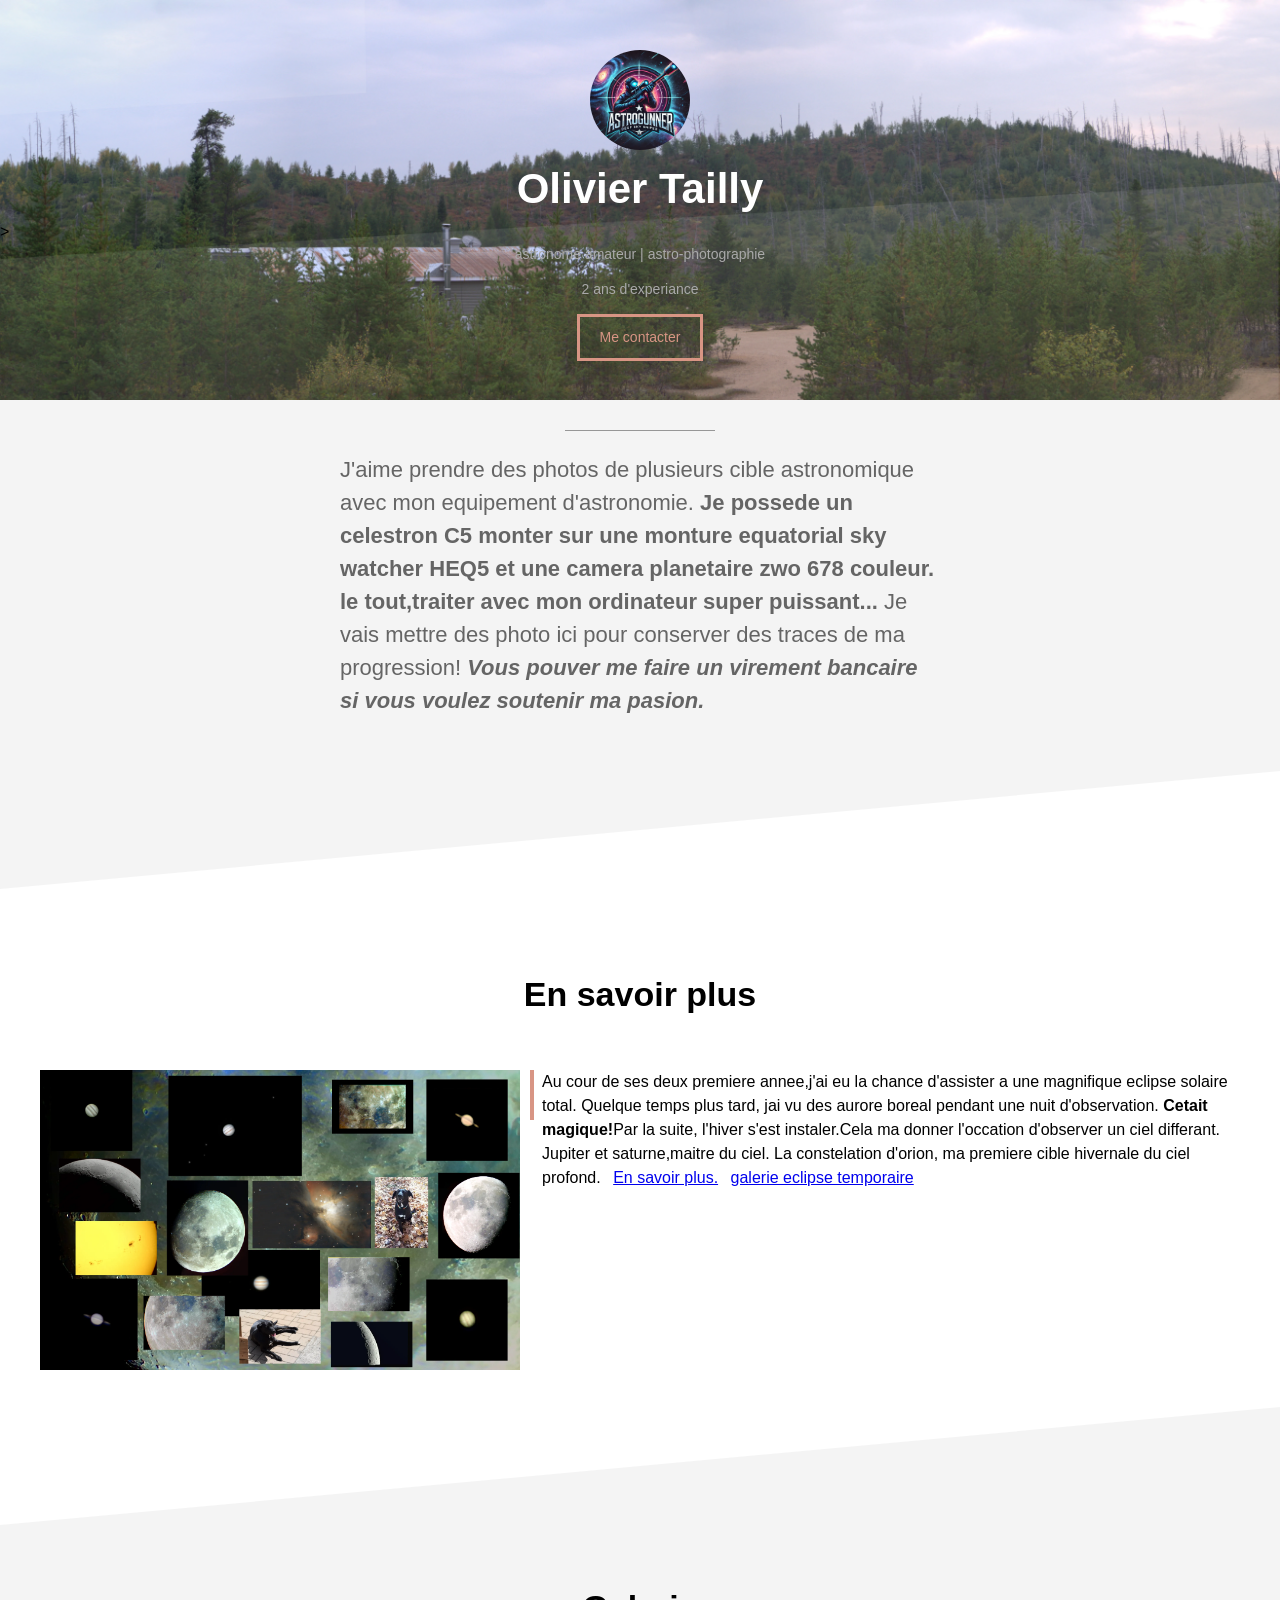
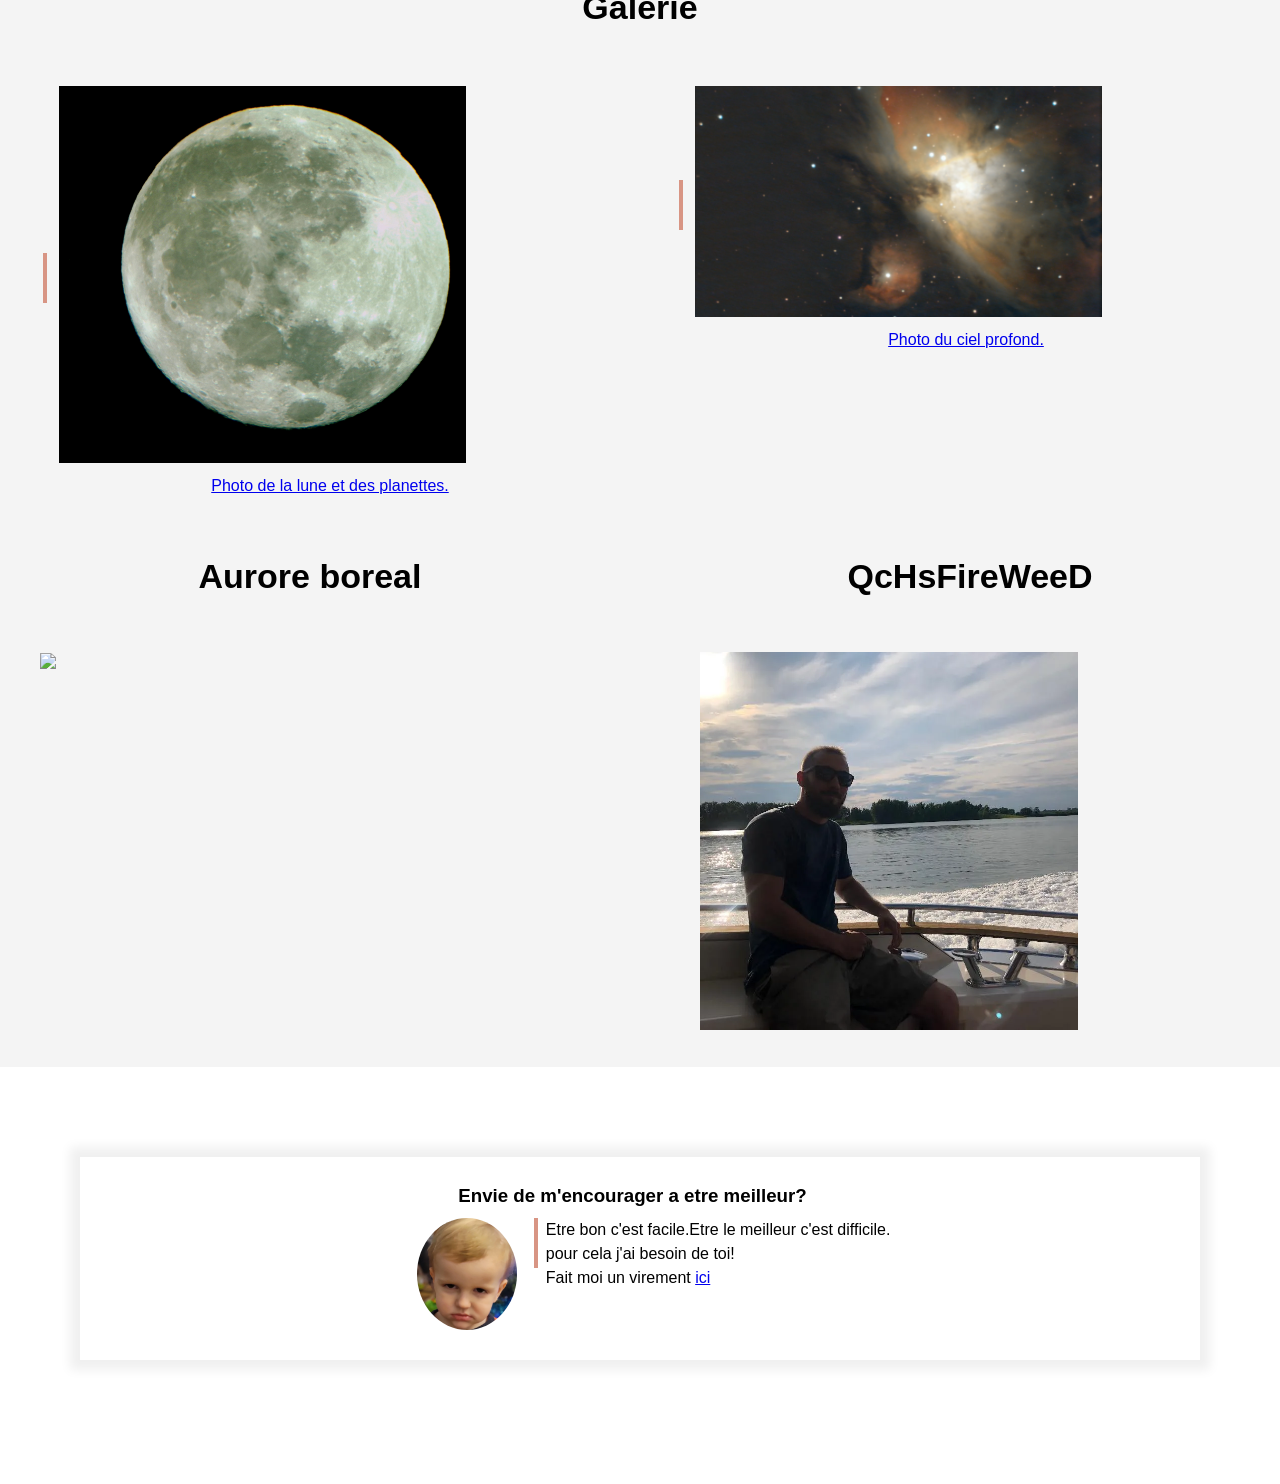
==== index.html @ 2606908f "txt" ====
<!DOCTYPE html>
<html lang="fr"></html>
<html>
    <head>
        <title> astrono...livier </title>
        <meta charset="UTF-8">
        <meta name="viewport" content="width=device-width, initial-scale=1.0">
        <link rel="stylesheet" href="pro.css">
    </head>


    
    <body>
        <div class="cover">
                <a href="PHOTO-SITE-ASTRO/logo_astrogunner.webp" target="_blank"><img class="cover-profile" src="PHOTO-SITE-ASTRO/logo_astrogunner.webp"></a>
                <h1>Olivier Tailly</h1>>
                <p>astronome amateur | astro-photographie</p>
                <p>2 ans d'experiance</p>
                
                <div style="text-align: center;">
                    <a class="contact-button" href="mailto:oliviertailly@hotmail.com"> Me contacter</a>
                </div>
                
        </div>

        <!-- section grise 1 -->
        <div class="section section-grise1">
            <div class="separateur"></div>
            <p>J'aime prendre des photos de plusieurs cible astronomique avec mon equipement d'astronomie. <b>Je possede un celestron C5 monter sur une monture equatorial sky watcher HEQ5 et une camera planetaire zwo 678 couleur. le tout,traiter avec mon ordinateur super puissant...</b> Je vais mettre des photo ici pour conserver des traces de ma progression! <b><i>Vous pouver me faire un virement bancaire si vous voulez soutenir ma pasion.</i></b></p>
        </div>


        <!-- section blanche-->
        <div class="section">
            <h2>En savoir plus</h2>
            <img src="PHOTO-SITE-ASTRO/fond ecran.webp" class="col40"/>
            <div class="col60 float-right" style="padding-left: 10px; box-sizing: border-box;">
                <div class="texte-ligne-vertical">
                    <p >Au cour de ses deux premiere annee,j'ai eu la chance d'assister a une magnifique eclipse solaire total. Quelque temps plus tard, jai vu des aurore boreal pendant une nuit d'observation. <b>Cetait magique!</b>Par la suite, l'hiver s'est instaler.Cela ma donner l'occation d'observer un ciel differant. Jupiter et saturne,maitre du ciel. La constelation d'orion, ma premiere cible hivernale du ciel profond.

                    <a style="padding-left: 8px;" href="PHOTO-SITE-ASTRO/en savoir plus.webp" target="_blank">En savoir plus.</a>

                    <a style="padding-left: 8px;" href="galerie-eclipse.html" target="_blank">galerie eclipse temporaire</a>
                </div>
            </div>
        </div>

        <!-- section grise 2 -->
        <div class="section section-grise2">
            <h2>Galerie</h2>
            <table class="col-portfolio" style="display: inline-table;">
                <tr>
                    <td><div class="barre-vertical"></div>
                    </td>

                    <td><a href="galerie-planetaire.html" target="_blank"><img style="width: 75%" src="PHOTO-SITE-ASTRO/profile planette.webp">
                    </a></td>
                </tr>

                <tr>
                    <td></td>
                    <td style="text-align: center;"><a href="galerie-planetaire.html" target="_blank"> Photo de la lune et des planettes. </a></td>
                </tr>
            </table>

            <table class="col-portfolio float-right" >
                <tr>
                    <td><div class="barre-vertical"></div></td>
                    <td><a href="galerie-ciel-profond.html" target="_blank"><img style="width: 75%" src="PHOTO-SITE-ASTRO/profile-ciel-profond.webp"></a></td>
                </tr>

                <tr>
                    <td></td>
                    <td style="text-align: center;"><a href="galerie-ciel-profond.html" target="_blank"> Photo du ciel profond. </a></td>
                </tr>
            </table>
            
            

            <div class="section" style=" width: 100%; padding: 0; position: relative;">

                <div class="gal-prin1 gal-prin">

                    <h2>Aurore boreal</h2>
                        
                    <a href="galerie-aurore-boreal.html" target="_blank"><img style="width: 100%;" src="PHOTO-SITE-ASTRO/profile-aurore.webp"></a>
                </div>

                <div class="gal-prin gal-prin2">

                    <h2>QcHsFireWeeD</h2>

                    <a href="galerie fireweed.html" target="_blank"> <img src="PHOTO-SITE-ASTRO/profile gab.webp"></a>

                </div>

            </div>

            
        </div>


         <!-- section blanche-->
         <div class="section">
            <iframe src="contect-frame.html" scrolling="no"/>
        </div>


    </body> 



    
</html>
---- pro.css ----
:root{
    --color1: #d89584;
    --color2: #f4f4f4;
    --color3: #979797;
}

body{
    margin: 0;
    font-family: Arial, Helvetica, sans-serif;
    line-height: 1.5;
}

iframe{
    width: 100%;
    border: none;
    height: 350px;
}

div.cover{
    background: url(PHOTO-SITE-ASTRO/overlay.webp) no-repeat center/100% 100% ,url(PHOTO-SITE-ASTRO/cover.webp) no-repeat center/cover;
    height: 400px;
    position: relative;
}

img.cover-profile{
    height: 100px;
    position: relative;
    left: 50%;
    margin-left: -50px;
    margin-top: 50px;
    box-sizing: border-box;
    border-radius: 50%;
}

h1{
    color: white;
    text-align: center;
    font-size: 42px;
    margin-top: 0px;
    margin-bottom: 0;
}

div.cover p{
    color: darkgrey;
    text-align: center;
    margin-top: 0px;
    font-size: 14px;
    
}

div.cover-contact{
    background-color: #ff000080;
    position: absolute;
    top: 15px;
    left: 20px;
    border-left: 4px solid var(--color1);
    padding-left: 8px;
}

div.cover-contact p{
    text-align: left;
    margin-top: 0px;
    margin-bottom: 0px;

}

div.cover-contact p:first-child{
    margin-bottom: 14px;
}

div.cover-contact a{
    color: white;
    font-size: 14px;
    ;
}

div.me-contacter{
    position: absolute;
    left: 50%;
    border: 5px solid var(--color1);
    padding: 10px;
    background-color: #00000080;
    font-size: 16px;
}

a.contact-button{
    color: var(--color1);
    border: 3px solid var(--color1);
    padding: 10px 20px;
    text-decoration: none;
    display: inline-block;
    font-size: 14px;
}

a.contact-button:hover{
    color: white;
    border: 3px solid white;
}

.section{
    padding-left: 40px;
    padding-right: 40px;
    padding-top: 30px;
    padding-bottom: 30px;
    overflow: auto;
}

div.section-grise1{
    background: url(PHOTO-SITE-ASTRO/triangle2white.svg) no-repeat center bottom/100%;
    background-color: var(--color2);
    padding-bottom: 150px;
}

div.separateur{
    background-color: var(--color3);
    height: 1px;
    width: 150px;
    position: relative;
    left: 50%;
    margin-left: -75px;
}

div.section-grise1 p{
    font-family: Arial, Helvetica, sans-serif;
    font-size: 22px;
    color: #656565;
    max-width: 600px;
    margin-left: auto;
    margin-right: auto;
}






div.section-grise2{
    background: url(PHOTO-SITE-ASTRO/triangle1white.svg) no-repeat center top/100%;
    background-color: var(--color2);
    padding-top: 125px;
}

h2{
    text-align: center;
    font-size: 34px;
    margin: 0;
    padding: 50px;

}

.col40{
    width: 40%;
}
.col50{
    width: 50%;
}

.col60{
    width: 60%;
}
.float-right{
    float: right;
}


div.texte-ligne-vertical{
    margin-top: 0;
    border-left: 4px solid var(--color1);
    padding-left: 8px;
    height: 50px;
    display: inline-block;
}

div.texte-ligne-vertical p{
    margin-top: 0;
}

div.barre-vertical{
    width: 4px;
    height: 50px;
    background-color: var(--color1);
    margin-right: 8px;
}

table.col-portfolio{
    width: 47%;
}

div.frame{
    margin-top: 30px;
    margin-bottom: 30px;
    padding: 20px 30px;
    box-shadow: 0px 0px 10px 10px #00000010;
    
}

div.frame img{
    width: 100px;
    box-sizing:
    border-box; border-radius: 50%;
}

div.frame h3{
    font: size 30px;
    text-align: center ;
    margin: 5px 20px 5px 5px;
}

table.frame{
width: 100%;
text-align: center;
}

table.frame td{
    vertical-align: top;
}



/* portfolio */

.portfolio-header{
    height: 90px;
    background: url(PHOTO-SITE-ASTRO/cover-2.webp) no-repeat center/cover;
    position: relative;
    
}

.portfolio-header p{
    color:#f4f4f4;
    font-size: 26px;
    font-weight: bold;
    padding-top: 4px;
    padding-left: 8px;
}


.portfolio h1{
    color: black;
    font-size: 46px;
    line-height: 1;
    padding-top: 10px;
}

.portfolio h2{
    font-size: 26px;
    font-weight: normal;
    padding-top: 10px;
    margin-bottom: 0px;
}

div.galerie{
    width: 100%;
    display: inline-block;
    text-align: center;
    background-color: rgb(0, 0, 0);
}


div.galerie img{
    width: 25%;
    padding: 10px;
    margin: 15px 0px;
    vertical-align: top;
    transform: .1s;
    background-color: #d89584;
}

div.galerie video{
    width: 25%;
    padding: 10px;
    margin: 15px 0px;
    vertical-align: top;
    background-color: #d89584;
}


.galerie h1{
    color: black;
    background-color: white;
    margin: 0px;
    padding: 10px;
}

.galerie img:hover{
    -ms-transform: scale(1.5);
    -webkit-transform: scale(1.5);
    transform: scale(1.5);
}

.gal-prin1{
    display: inline-block;
    width: 45%;
}
.gal-prin2{
    width: 45%;
    float: right;
}

.gal-prin2 img{
    width: 70%;
}



@media only screen and (max-width: 767px) {

    img.cover-profile{
        height: 90px;
        margin-top: 75px;
    }
    
    h1{
        font-size: 38px;
        margin-top: 6px;
        margin-bottom: 0;
    }
    
    div.cover p{
        margin-top: 2px;
        font-size: 13px;
        
    }
    
    .section{
        padding-left: 20px;
        padding-right: 20px;
    }
    
    div.section-grise1{
        padding-bottom: 40px;
    }
  

    h2{
        font-size: 30px;
    }

    .col40{
        width: 100%;
    }
    
    .col60{
        width: 100%;
    }

    table.col-portfolio{
        width: 100%;
        margin-bottom: 20px;
    }

    .gal-prin{
        display: block;
        width: 100%;
    }

    div.frame{
        margin: 0;
        padding: 0;
    }

    div.frame img{
        width: 70px;
    }

    iframe{
        height: 350px;
    }

    .portfolio-header p{
        font-size: 20px;
        padding-left: 0px;
    }

    a.contact-button{
        padding: 7px 15px;
        font-size: 12px;
        margin-top: 5px;
    }

    div.galerie{
        width: 90%;
    }
    
    div.galerie img{
        width: 90%;
        display: inline;
        margin-left: 25px
    }

    .gal-prin2 img{
        width: 100%;
    }
    
    div.galerie video{
        width: 75%;
        padding: 10px;
        margin: 15px 0px;
        vertical-align: top;
    }



    
}
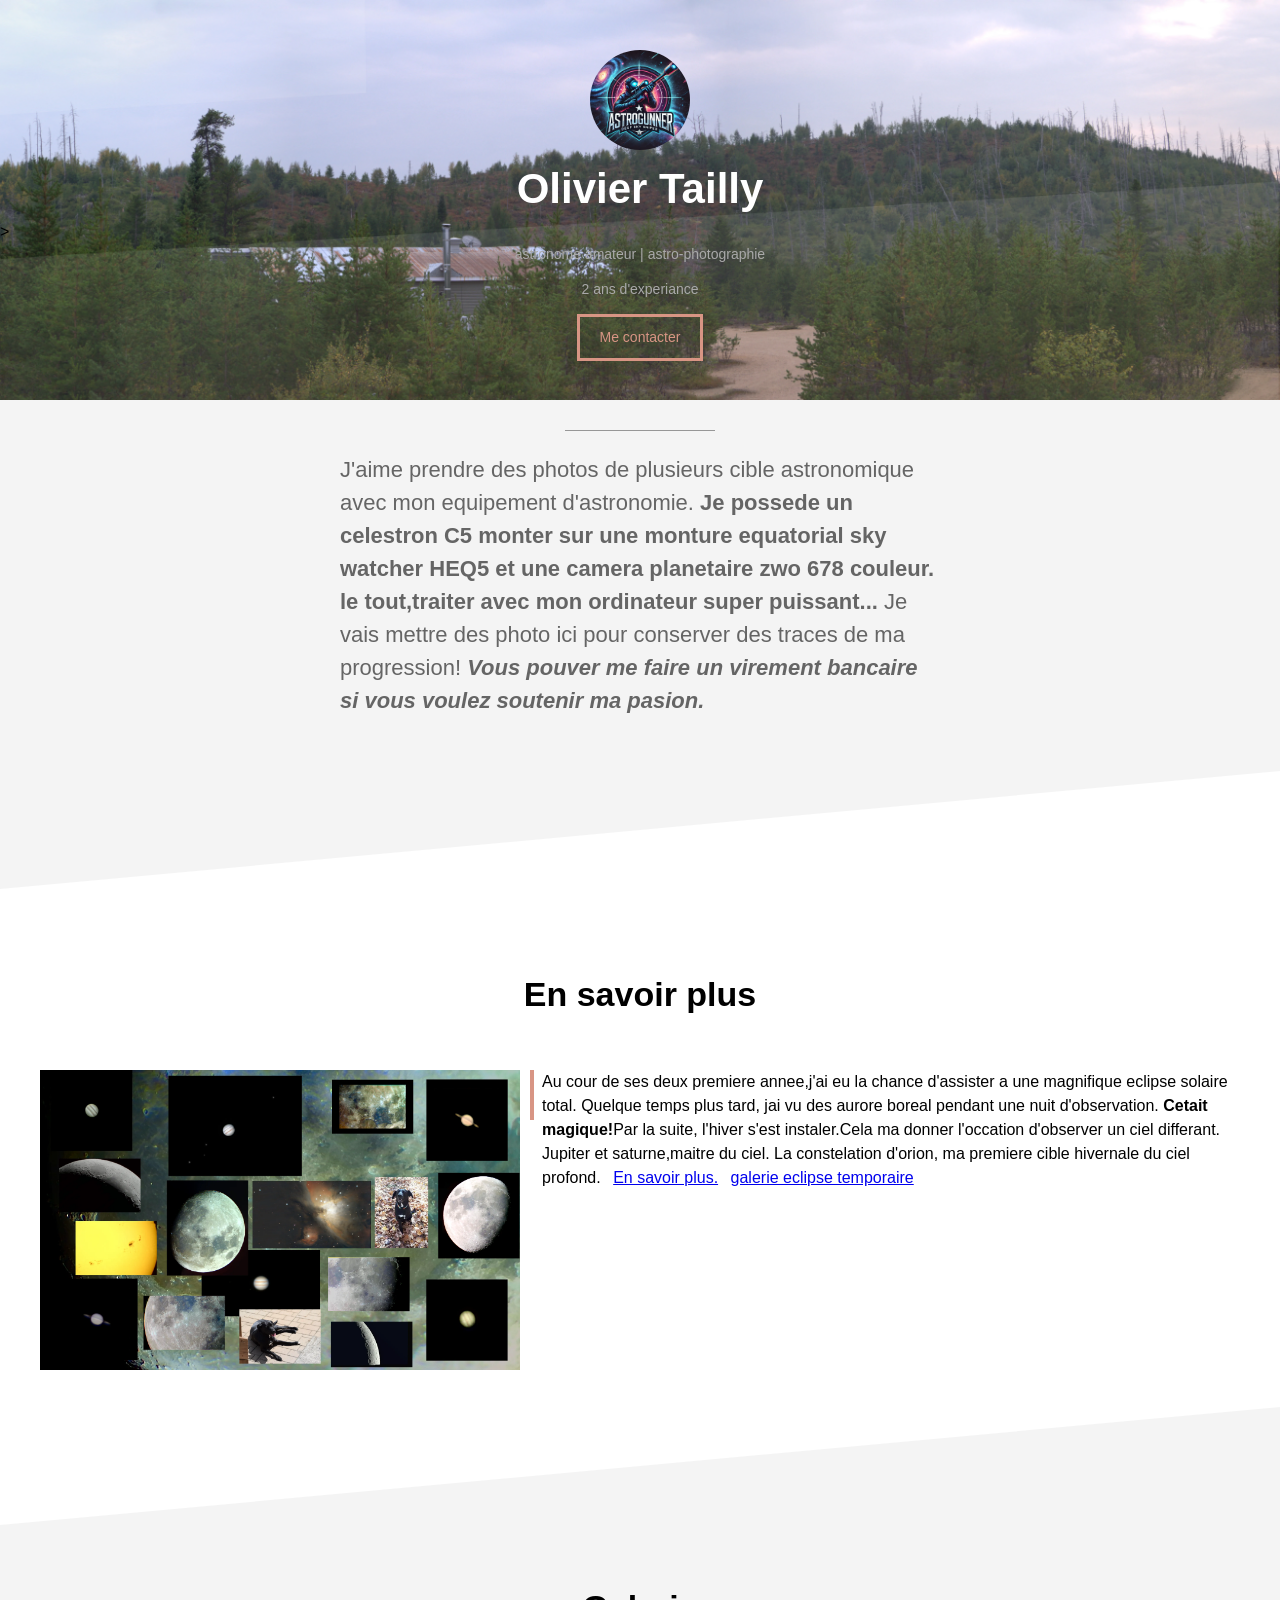
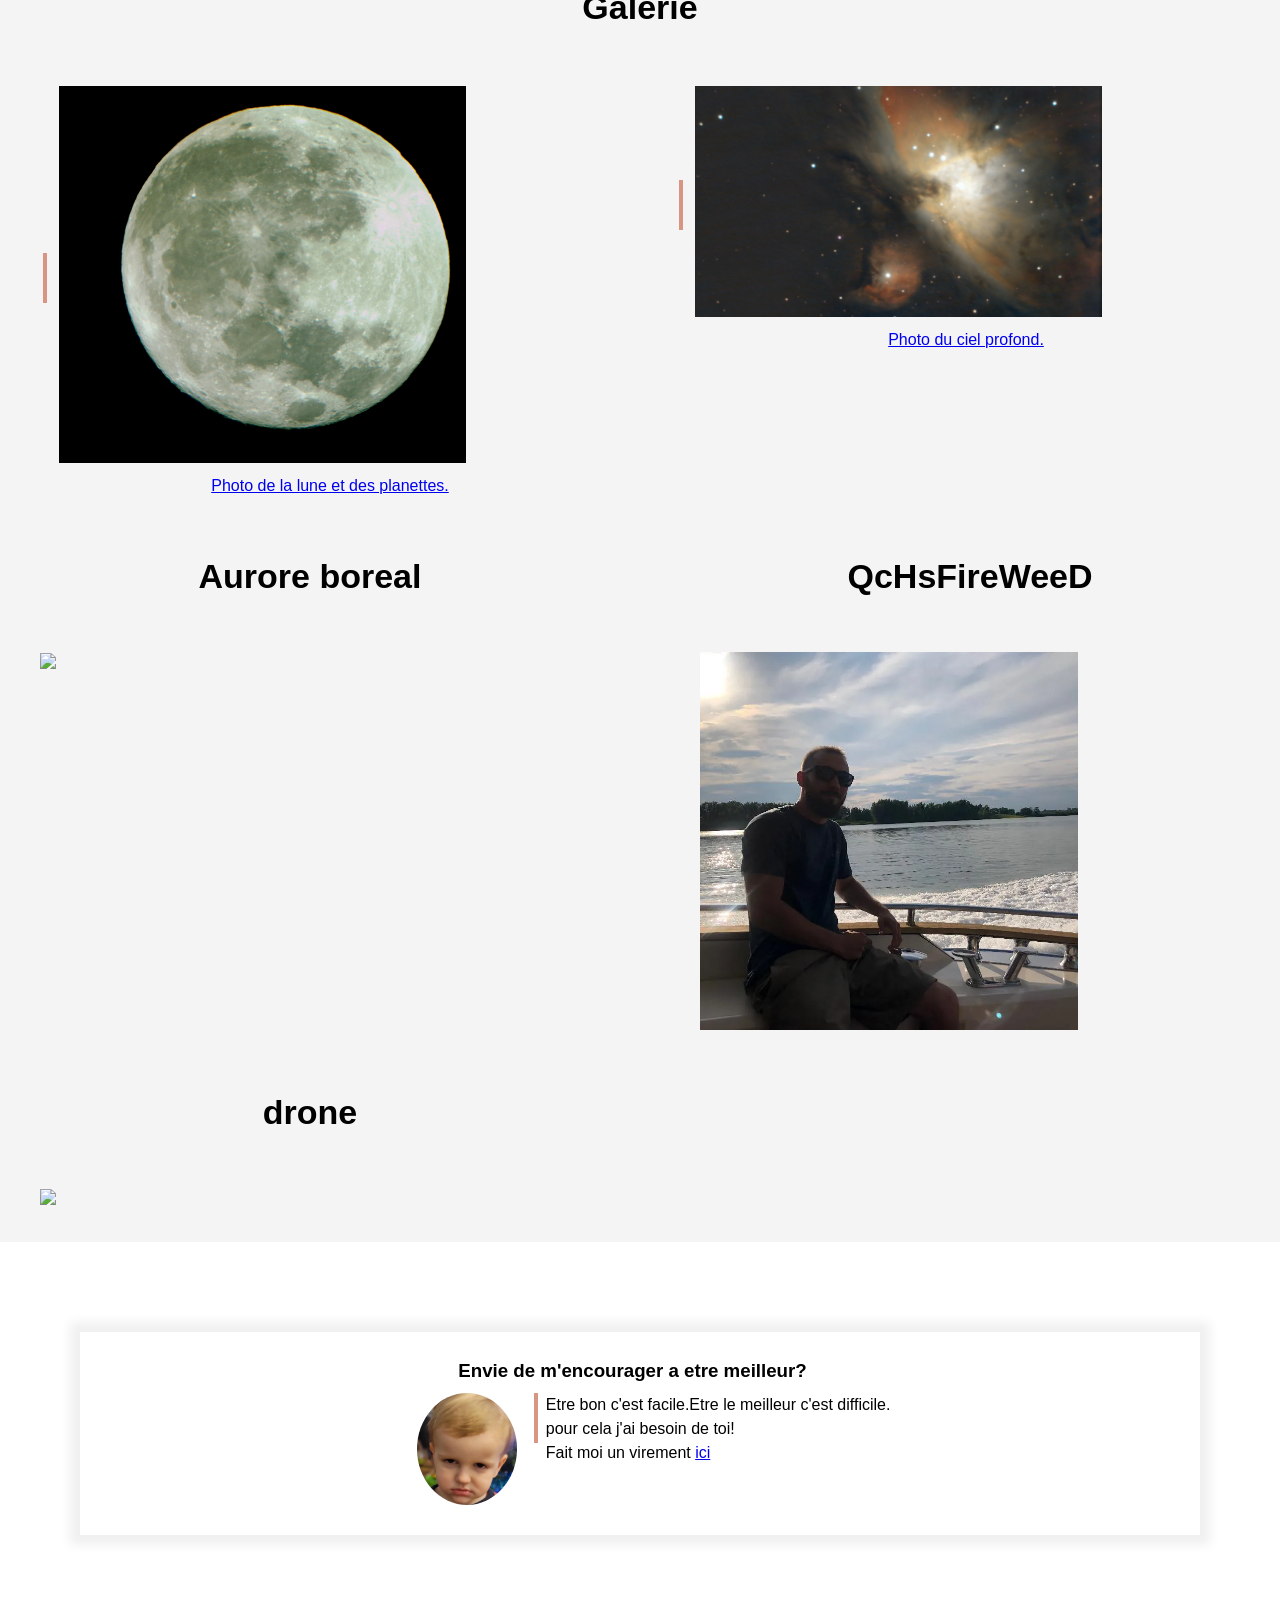
==== commit 572b1c5f: "ajout drone" ====
--- a/index.html
+++ b/index.html
@@ -96,6 +96,17 @@
 
             </div>
 
+            <div class="section" style=" width: 100%; padding: 0; position: relative;">
+
+                <div class="gal-prin1 gal-prin">
+
+                    <h2>drone</h2>
+                        
+                    <a href="galerie-drone.html" target="_blank"><img style="width: 100%;" src="PHOTO-SITE-ASTRO/profile-aurore.webp"></a>
+                </div>
+
+            </div>
+
             
         </div>
 
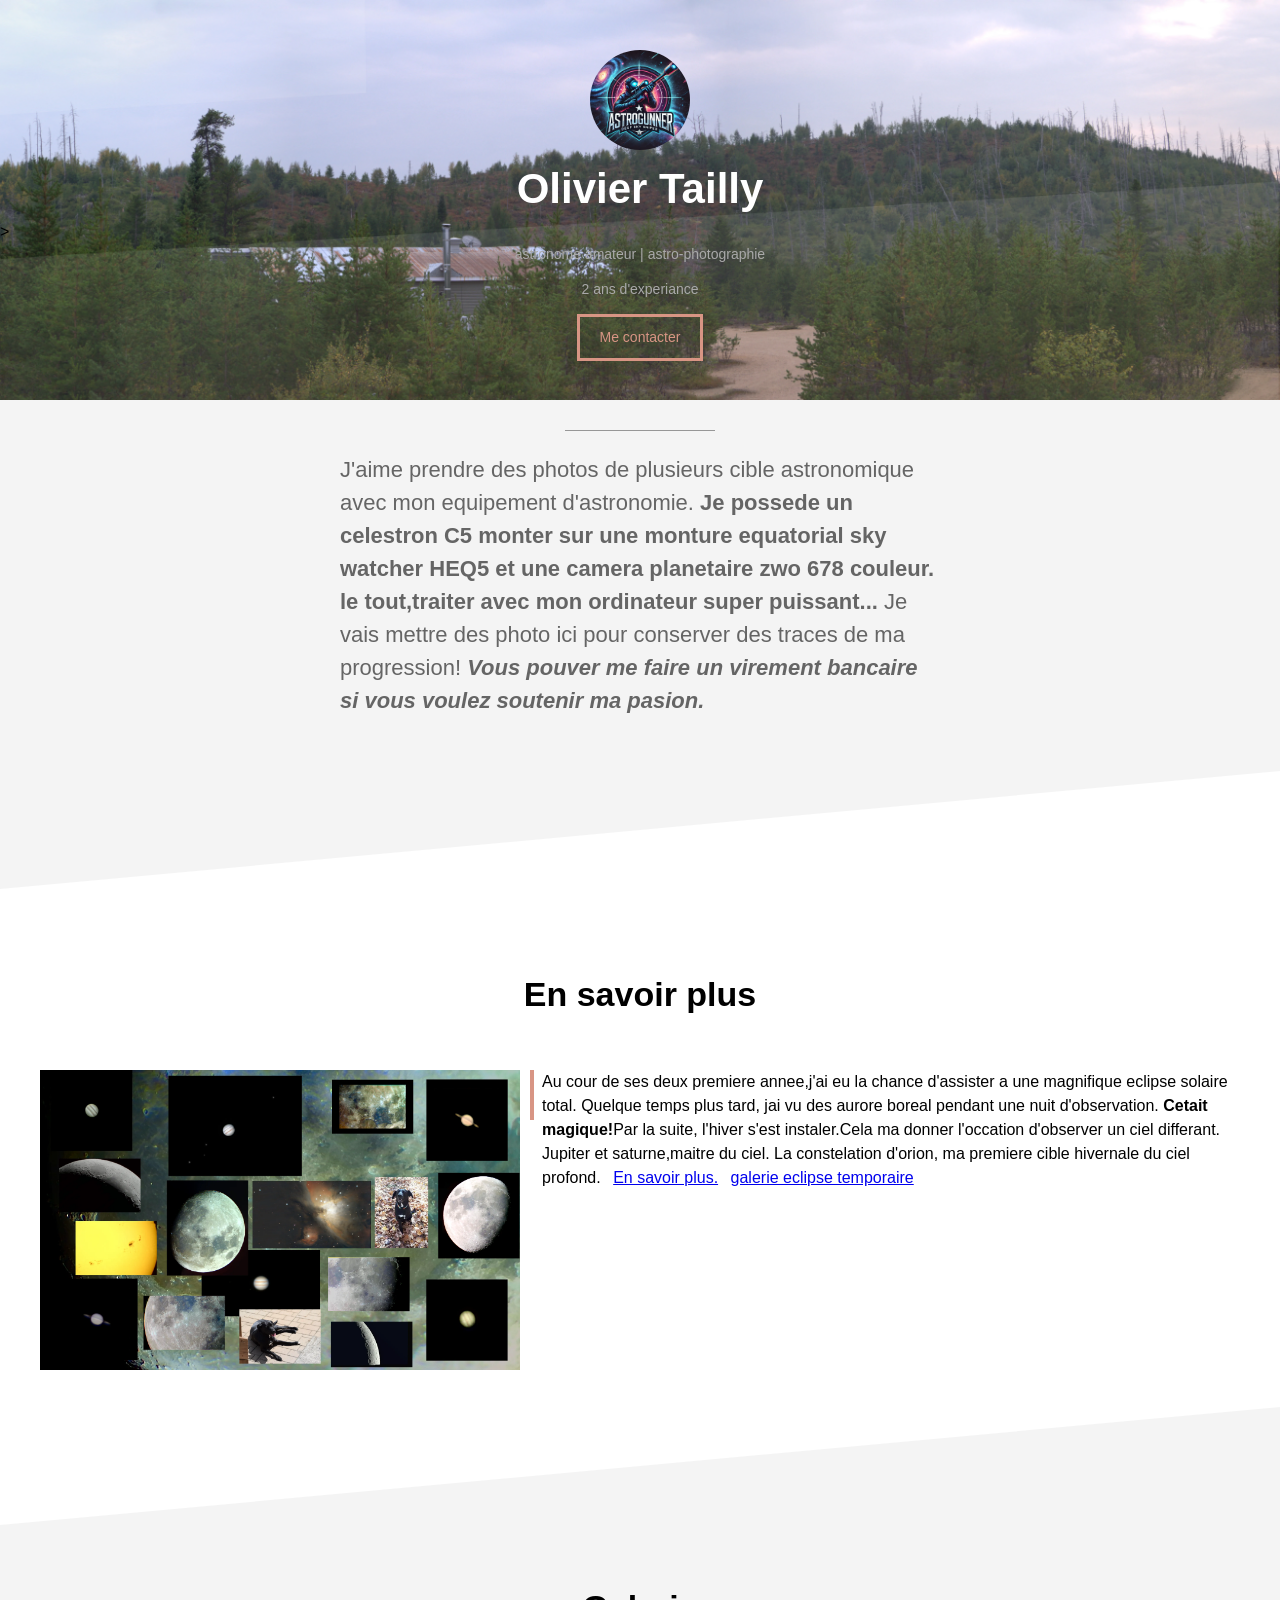
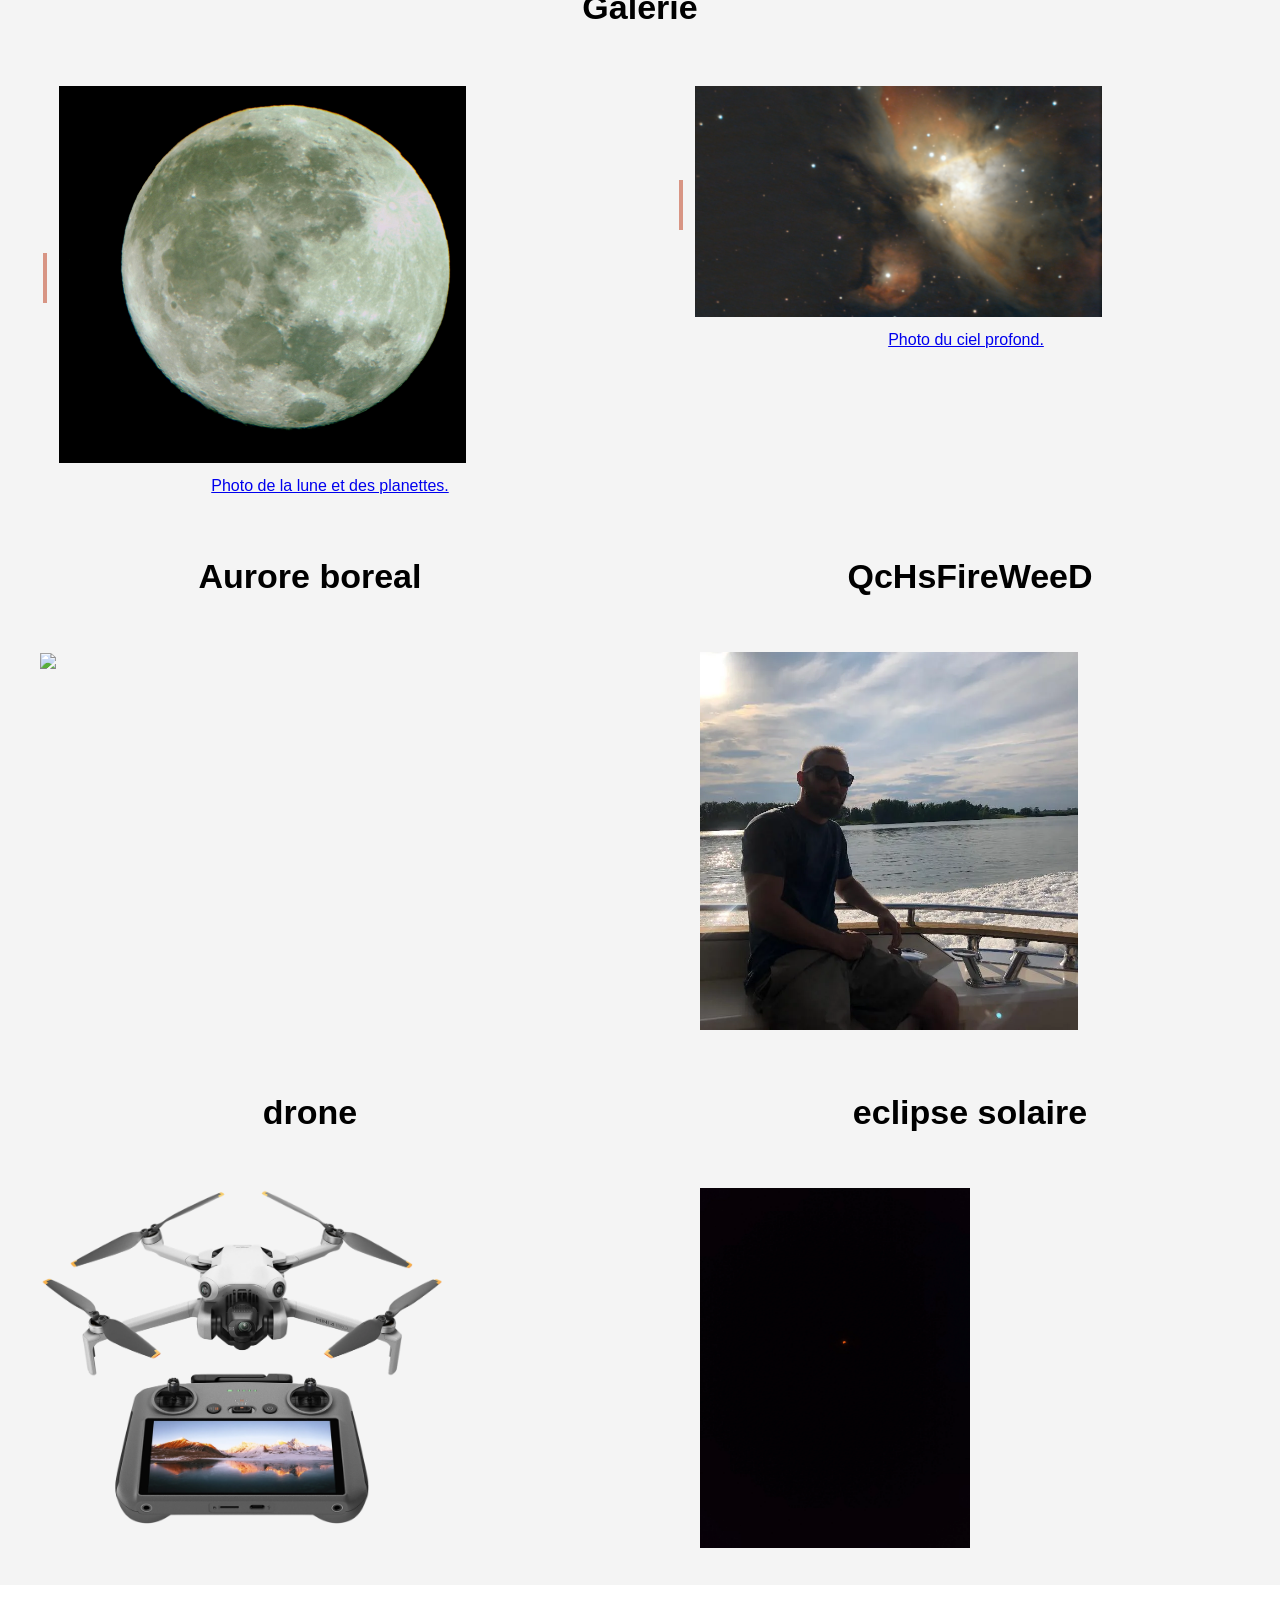
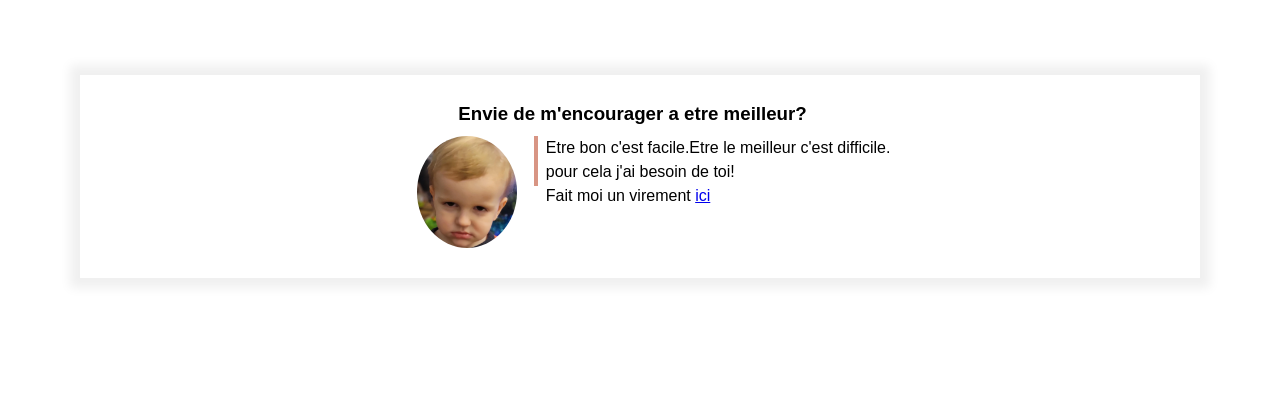
==== commit d0e36fe0: "m51 andromede drone" ====
--- a/index.html
+++ b/index.html
@@ -102,7 +102,15 @@
 
                     <h2>drone</h2>
                         
-                    <a href="galerie-drone.html" target="_blank"><img style="width: 100%;" src="PHOTO-SITE-ASTRO/profile-aurore.webp"></a>
+                    <a href="galerie-drone.html" target="_blank"><img style="width: 75%;" src="PHOTO-SITE-ASTRO/mini 4 pro.webp"></a>
+                </div>
+
+                <div class="gal-prin gal-prin2">
+
+                    <h2>eclipse solaire</h2>
+
+                    <a href="galerie-eclipse.html" target="_blank"> <img style="width: 50%;" src="PHOTO-SITE-ASTRO/eclipse solaire/Image05.webp"></a>
+
                 </div>
 
             </div>
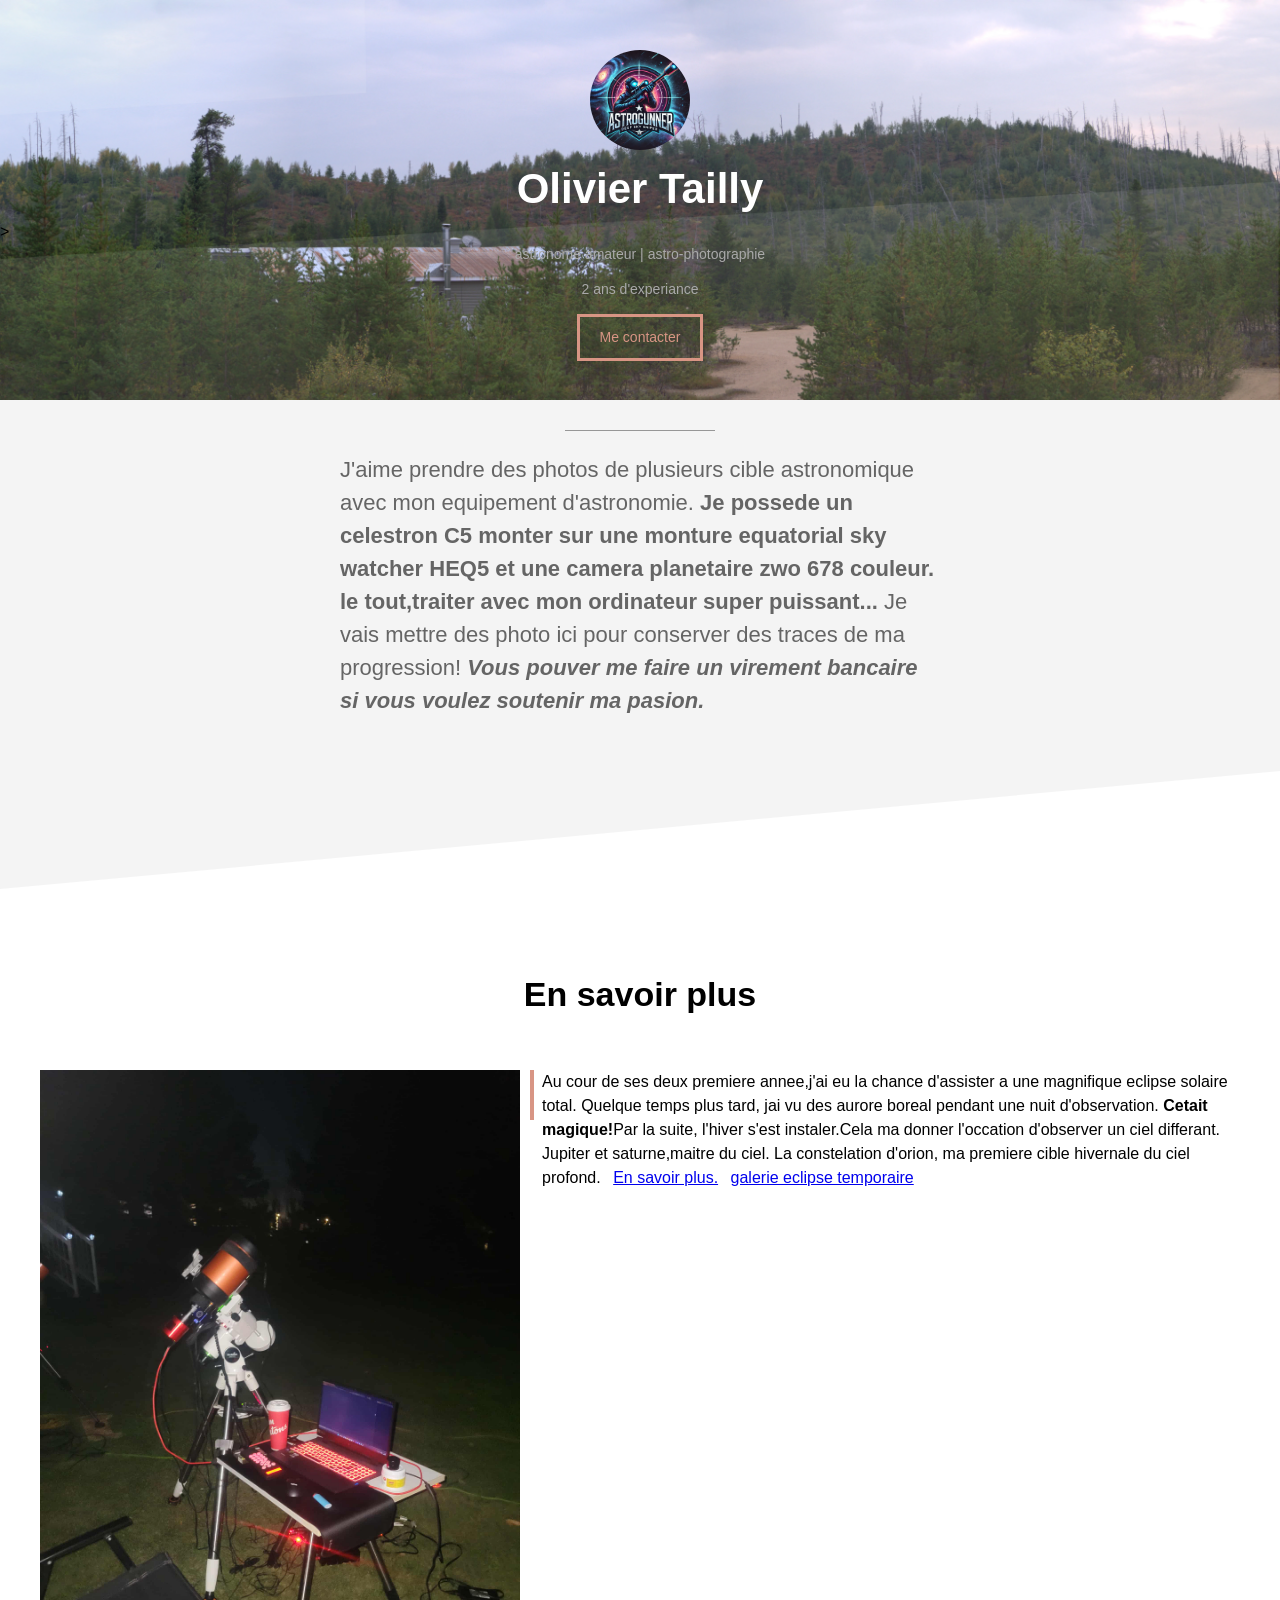
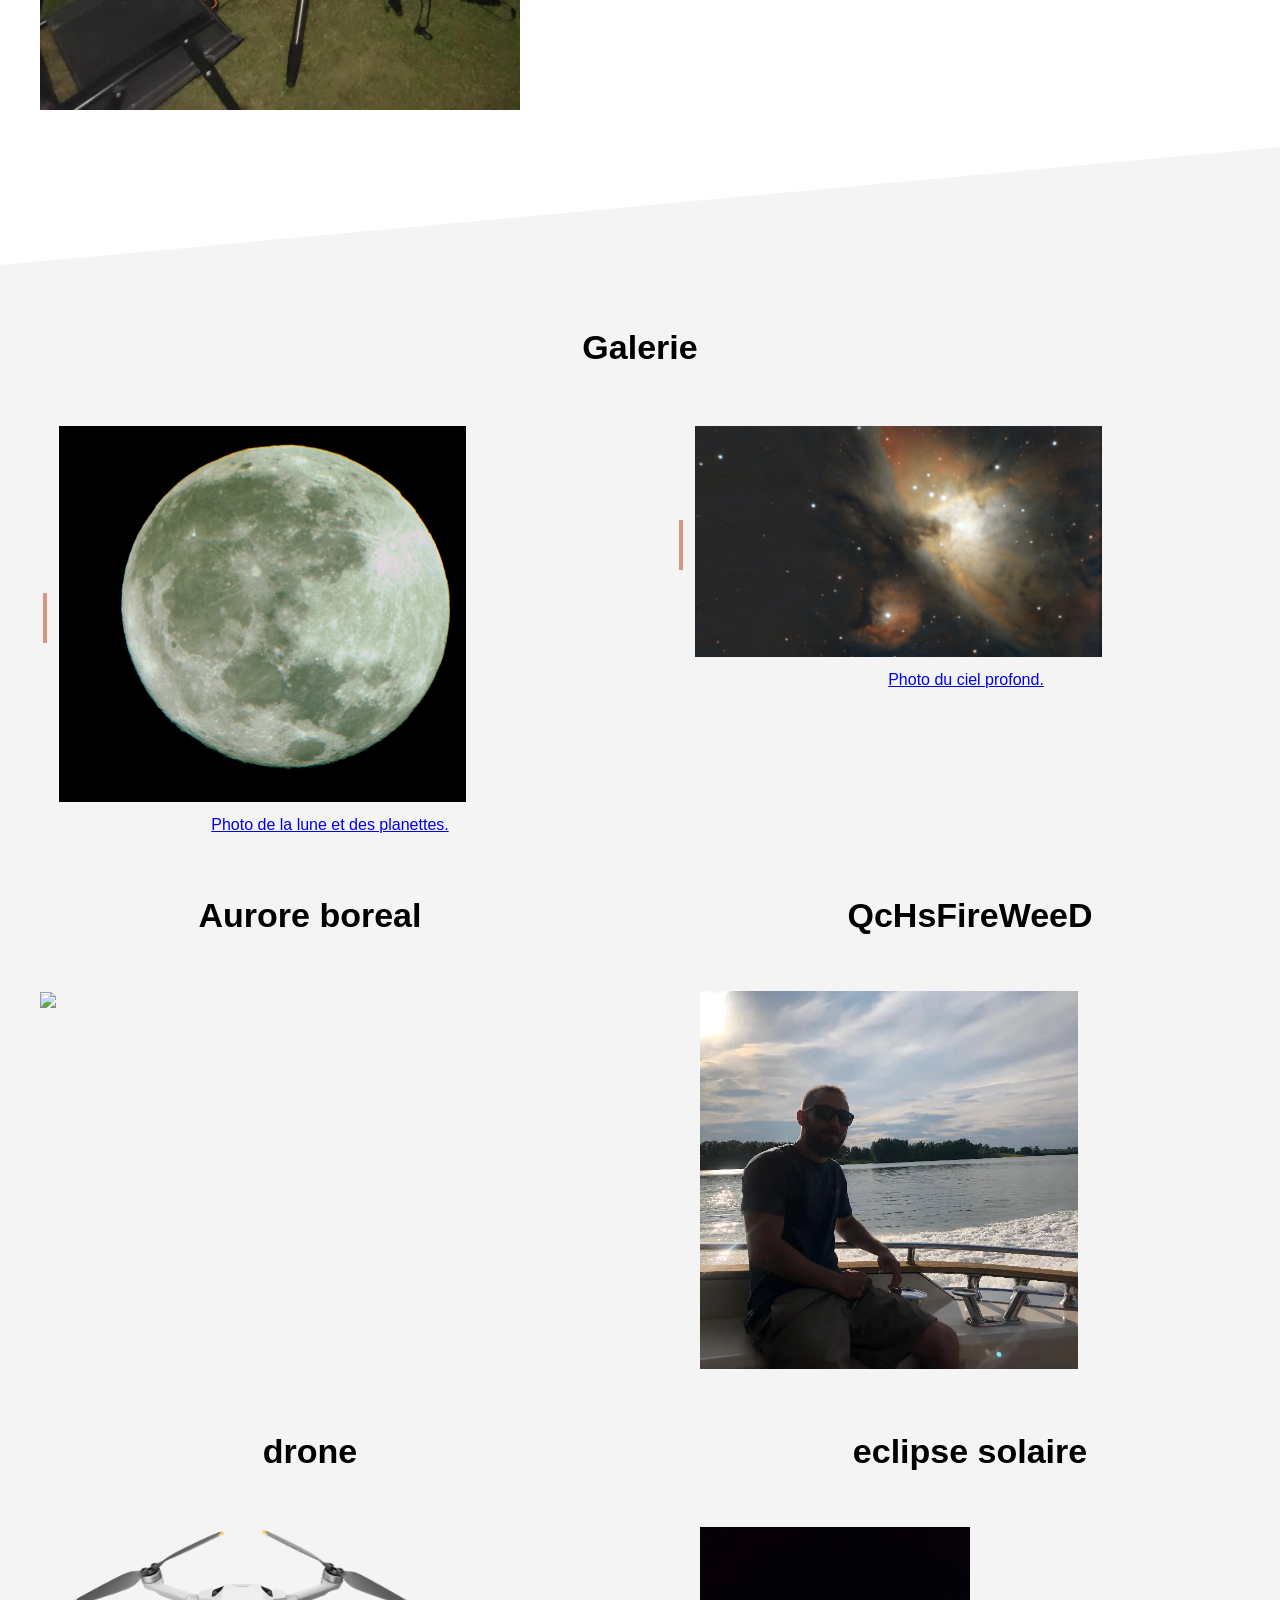
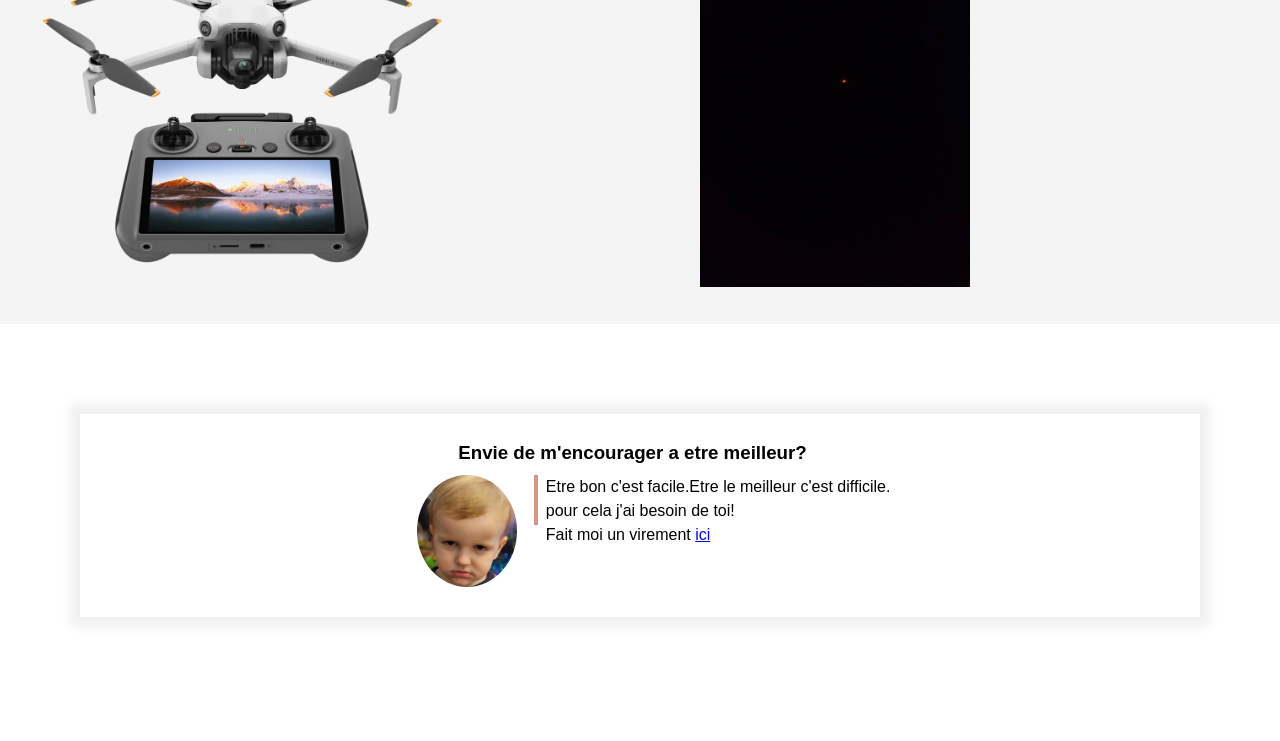
==== commit c3cd554b: "set up en savoir plus" ====
--- a/index.html
+++ b/index.html
@@ -2,7 +2,7 @@
 <html lang="fr"></html>
 <html>
     <head>
-        <title> astrono...livier </title>
+        <title> astrono...livier</title>
         <meta charset="UTF-8">
         <meta name="viewport" content="width=device-width, initial-scale=1.0">
         <link rel="stylesheet" href="pro.css">
@@ -33,7 +33,7 @@
         <!-- section blanche-->
         <div class="section">
             <h2>En savoir plus</h2>
-            <img src="PHOTO-SITE-ASTRO/fond ecran.webp" class="col40"/>
+            <img src="PHOTO-SITE-ASTRO/set up.jpg" class="col40"/>
             <div class="col60 float-right" style="padding-left: 10px; box-sizing: border-box;">
                 <div class="texte-ligne-vertical">
                     <p >Au cour de ses deux premiere annee,j'ai eu la chance d'assister a une magnifique eclipse solaire total. Quelque temps plus tard, jai vu des aurore boreal pendant une nuit d'observation. <b>Cetait magique!</b>Par la suite, l'hiver s'est instaler.Cela ma donner l'occation d'observer un ciel differant. Jupiter et saturne,maitre du ciel. La constelation d'orion, ma premiere cible hivernale du ciel profond.
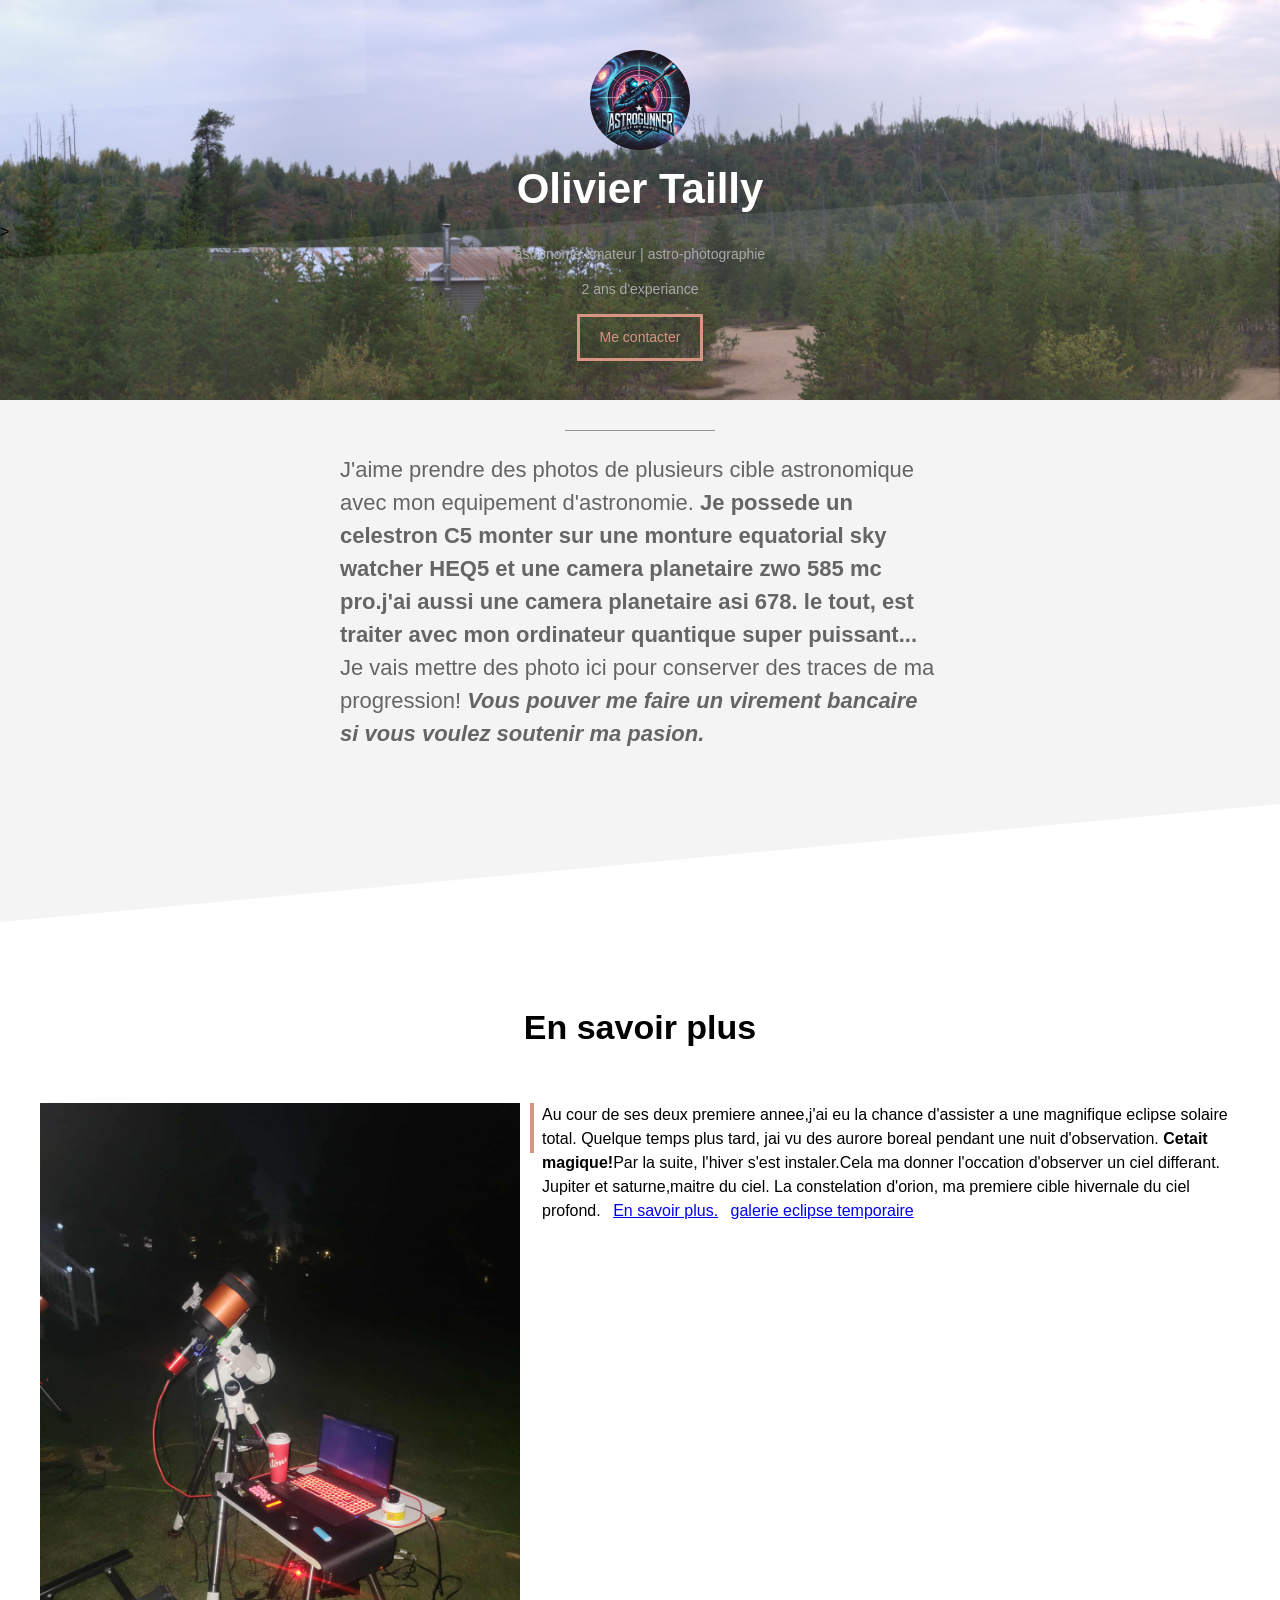
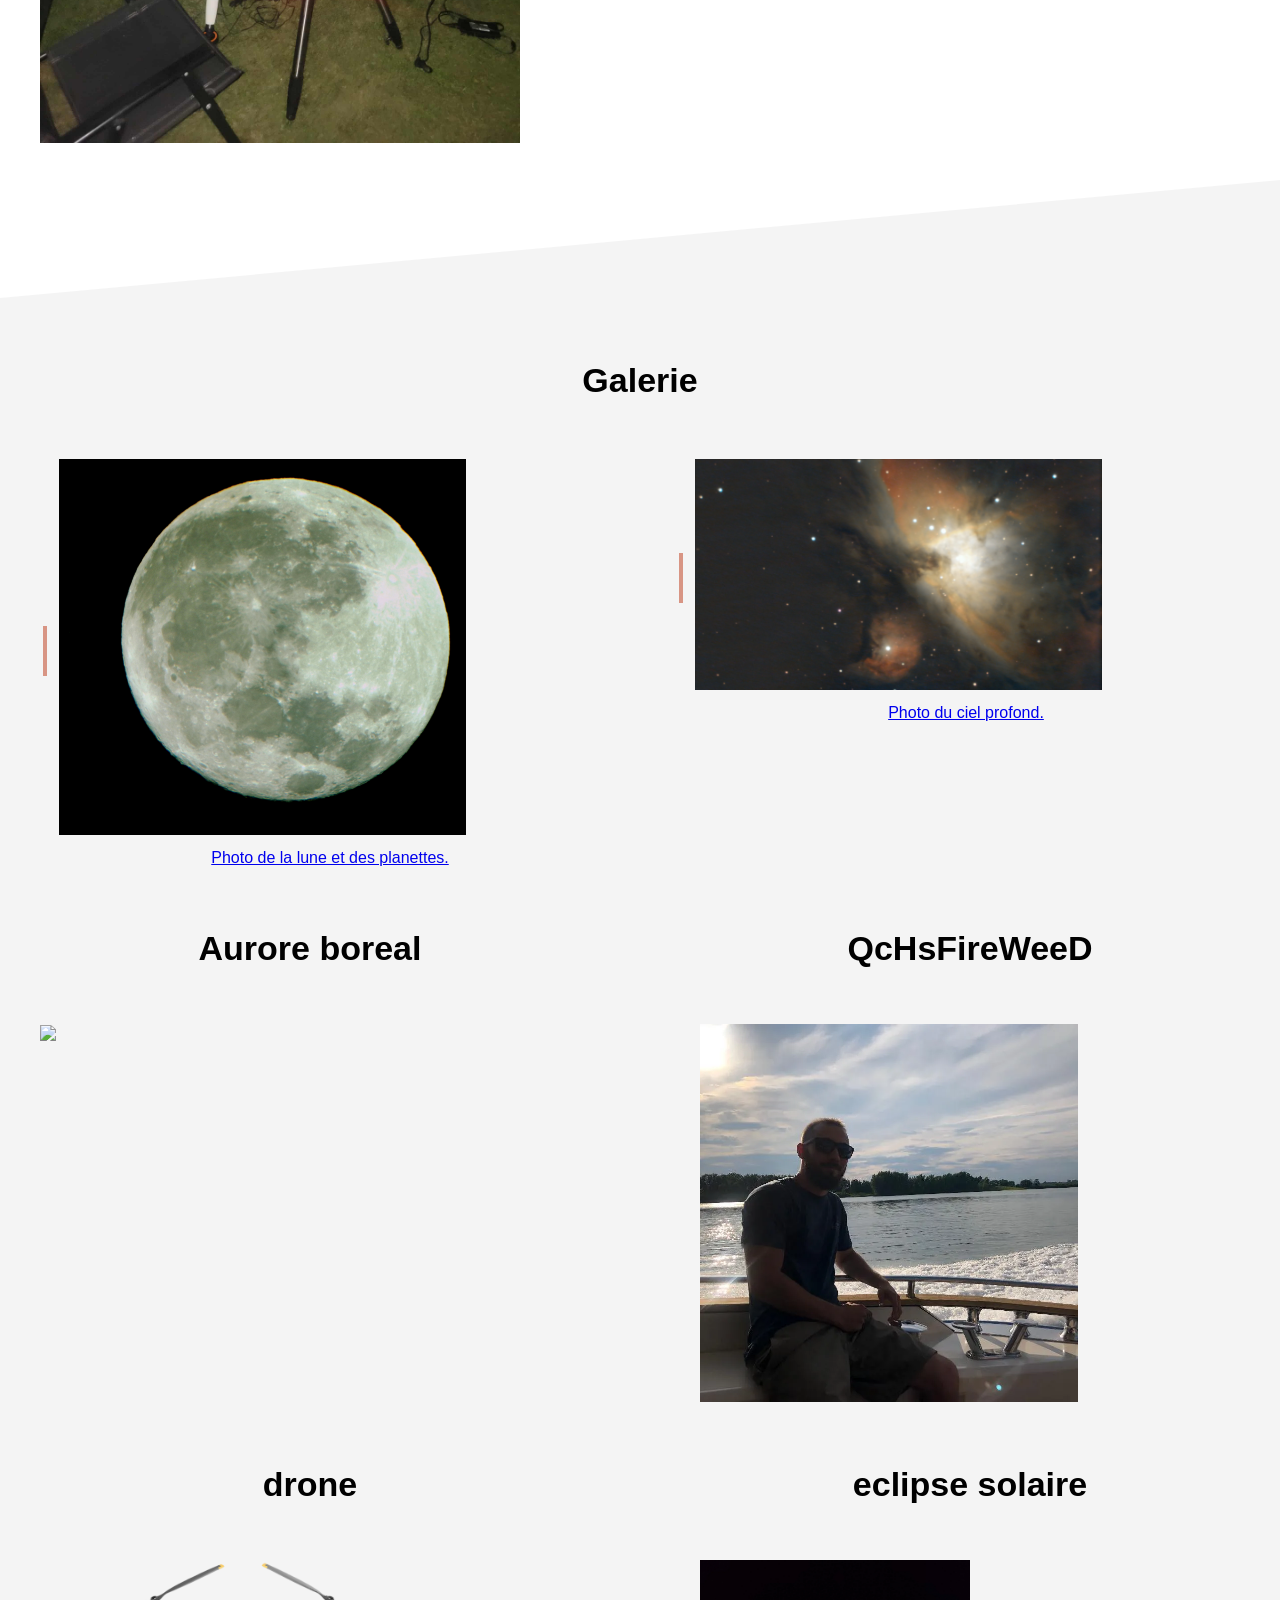
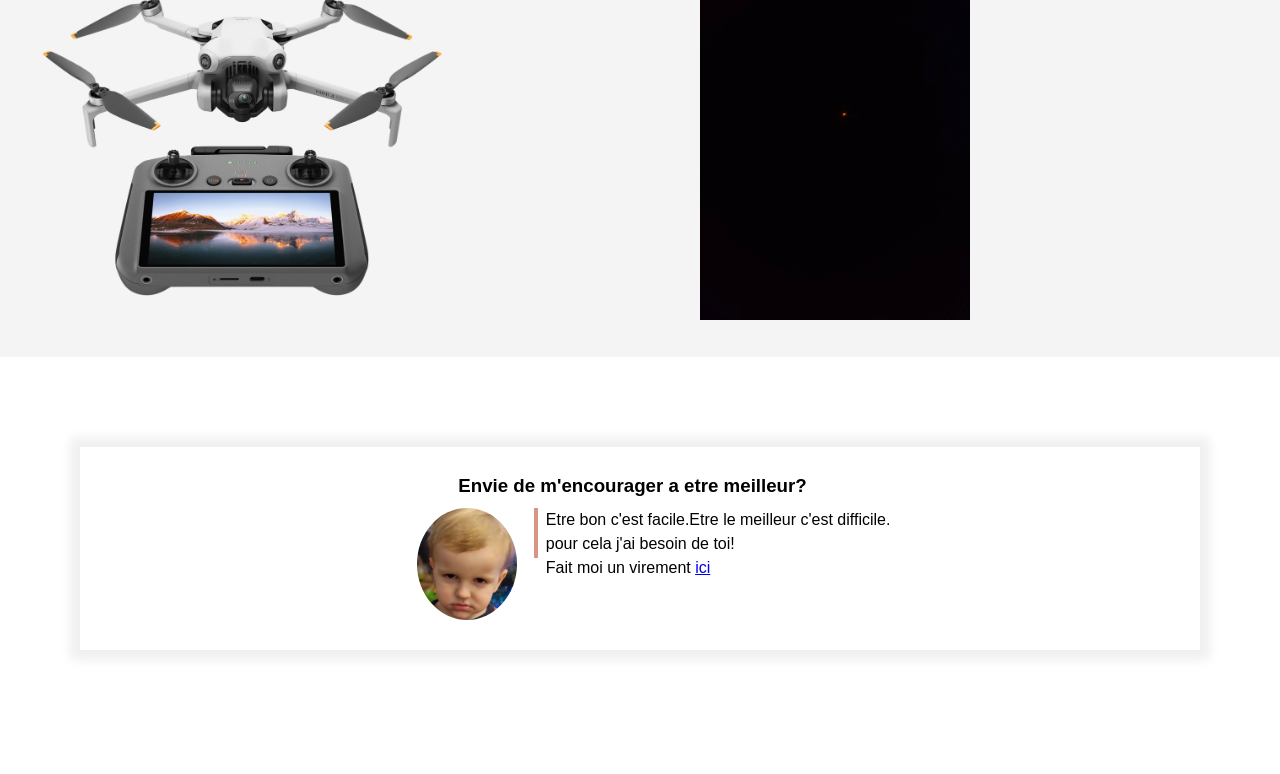
==== commit 64b28f56: "texte" ====
--- a/index.html
+++ b/index.html
@@ -26,7 +26,7 @@
         <!-- section grise 1 -->
         <div class="section section-grise1">
             <div class="separateur"></div>
-            <p>J'aime prendre des photos de plusieurs cible astronomique avec mon equipement d'astronomie. <b>Je possede un celestron C5 monter sur une monture equatorial sky watcher HEQ5 et une camera planetaire zwo 678 couleur. le tout,traiter avec mon ordinateur super puissant...</b> Je vais mettre des photo ici pour conserver des traces de ma progression! <b><i>Vous pouver me faire un virement bancaire si vous voulez soutenir ma pasion.</i></b></p>
+            <p>J'aime prendre des photos de plusieurs cible astronomique avec mon equipement d'astronomie. <b>Je possede un celestron C5 monter sur une monture equatorial sky watcher HEQ5 et une camera planetaire zwo 585 mc pro.j'ai aussi une camera planetaire asi 678. le tout, est traiter avec mon ordinateur quantique super puissant...</b> Je vais mettre des photo ici pour conserver des traces de ma progression! <b><i>Vous pouver me faire un virement bancaire si vous voulez soutenir ma pasion.</i></b></p>
         </div>
 
 
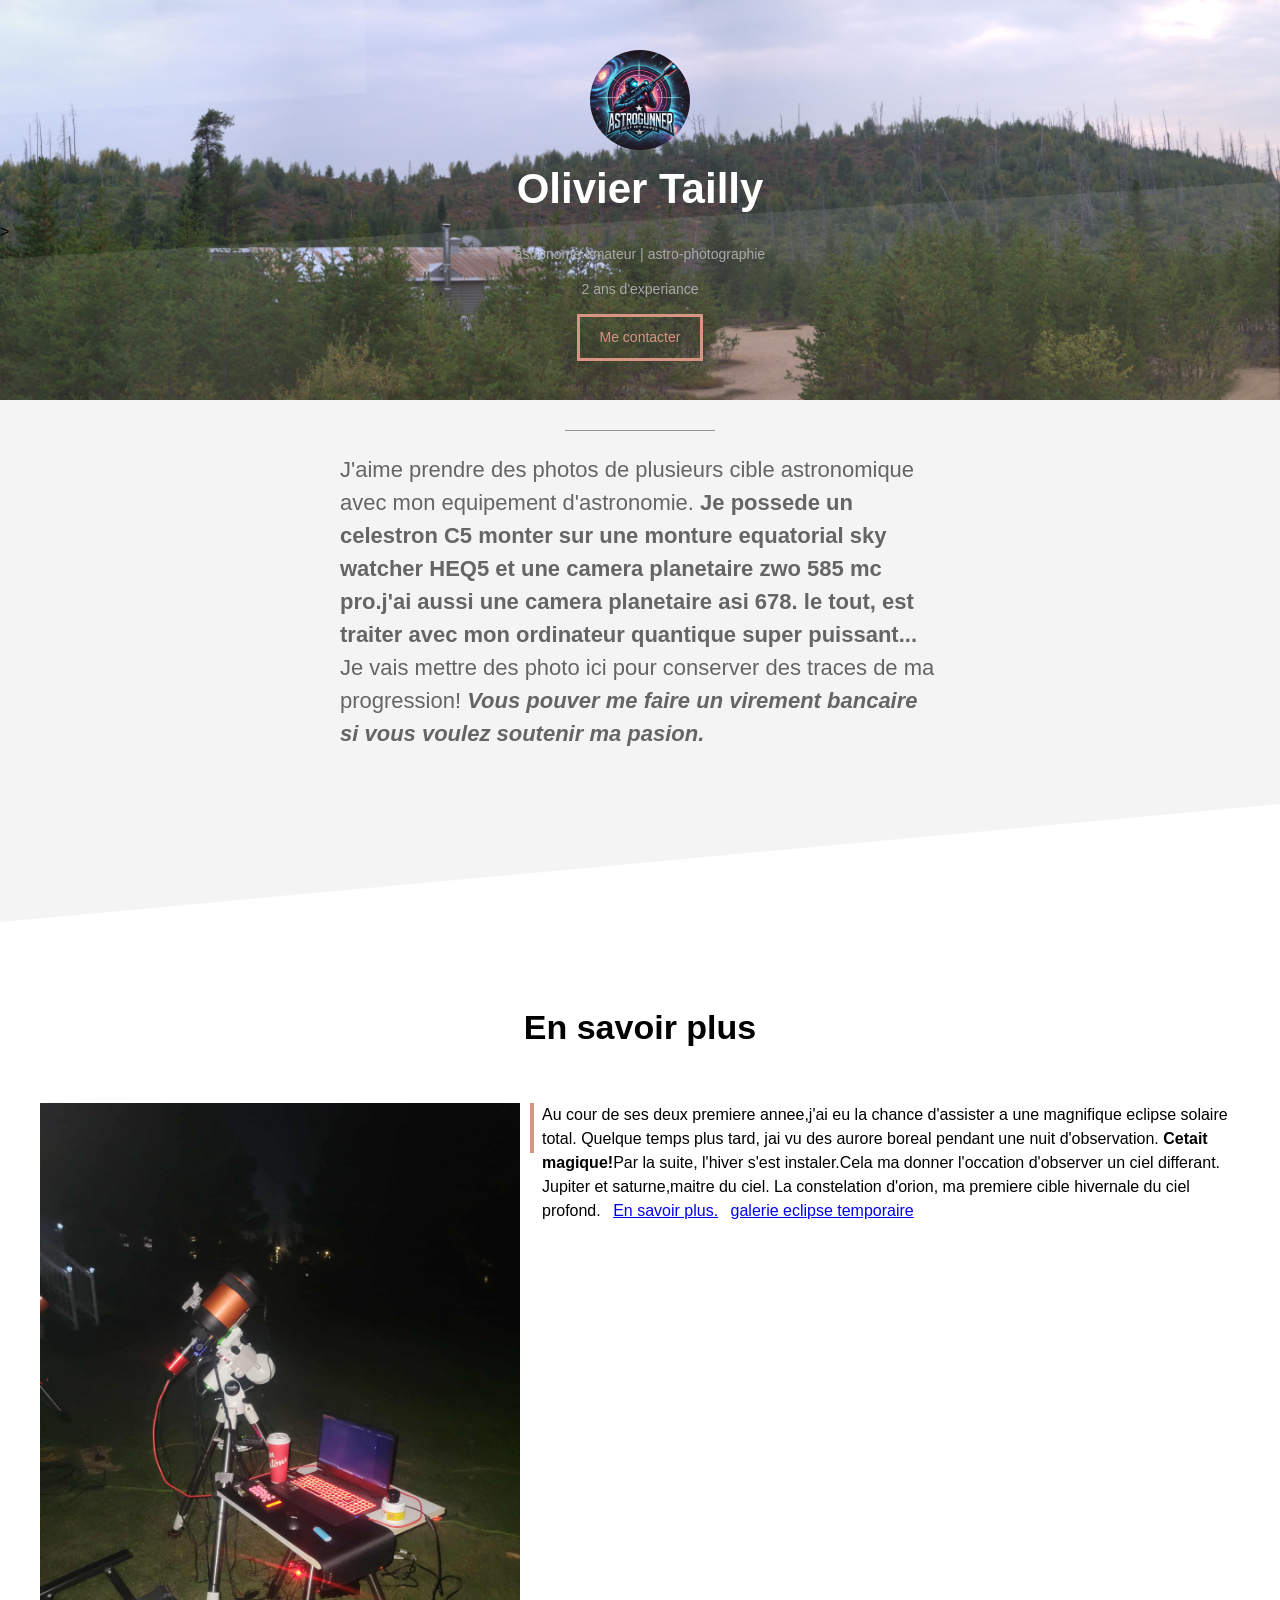
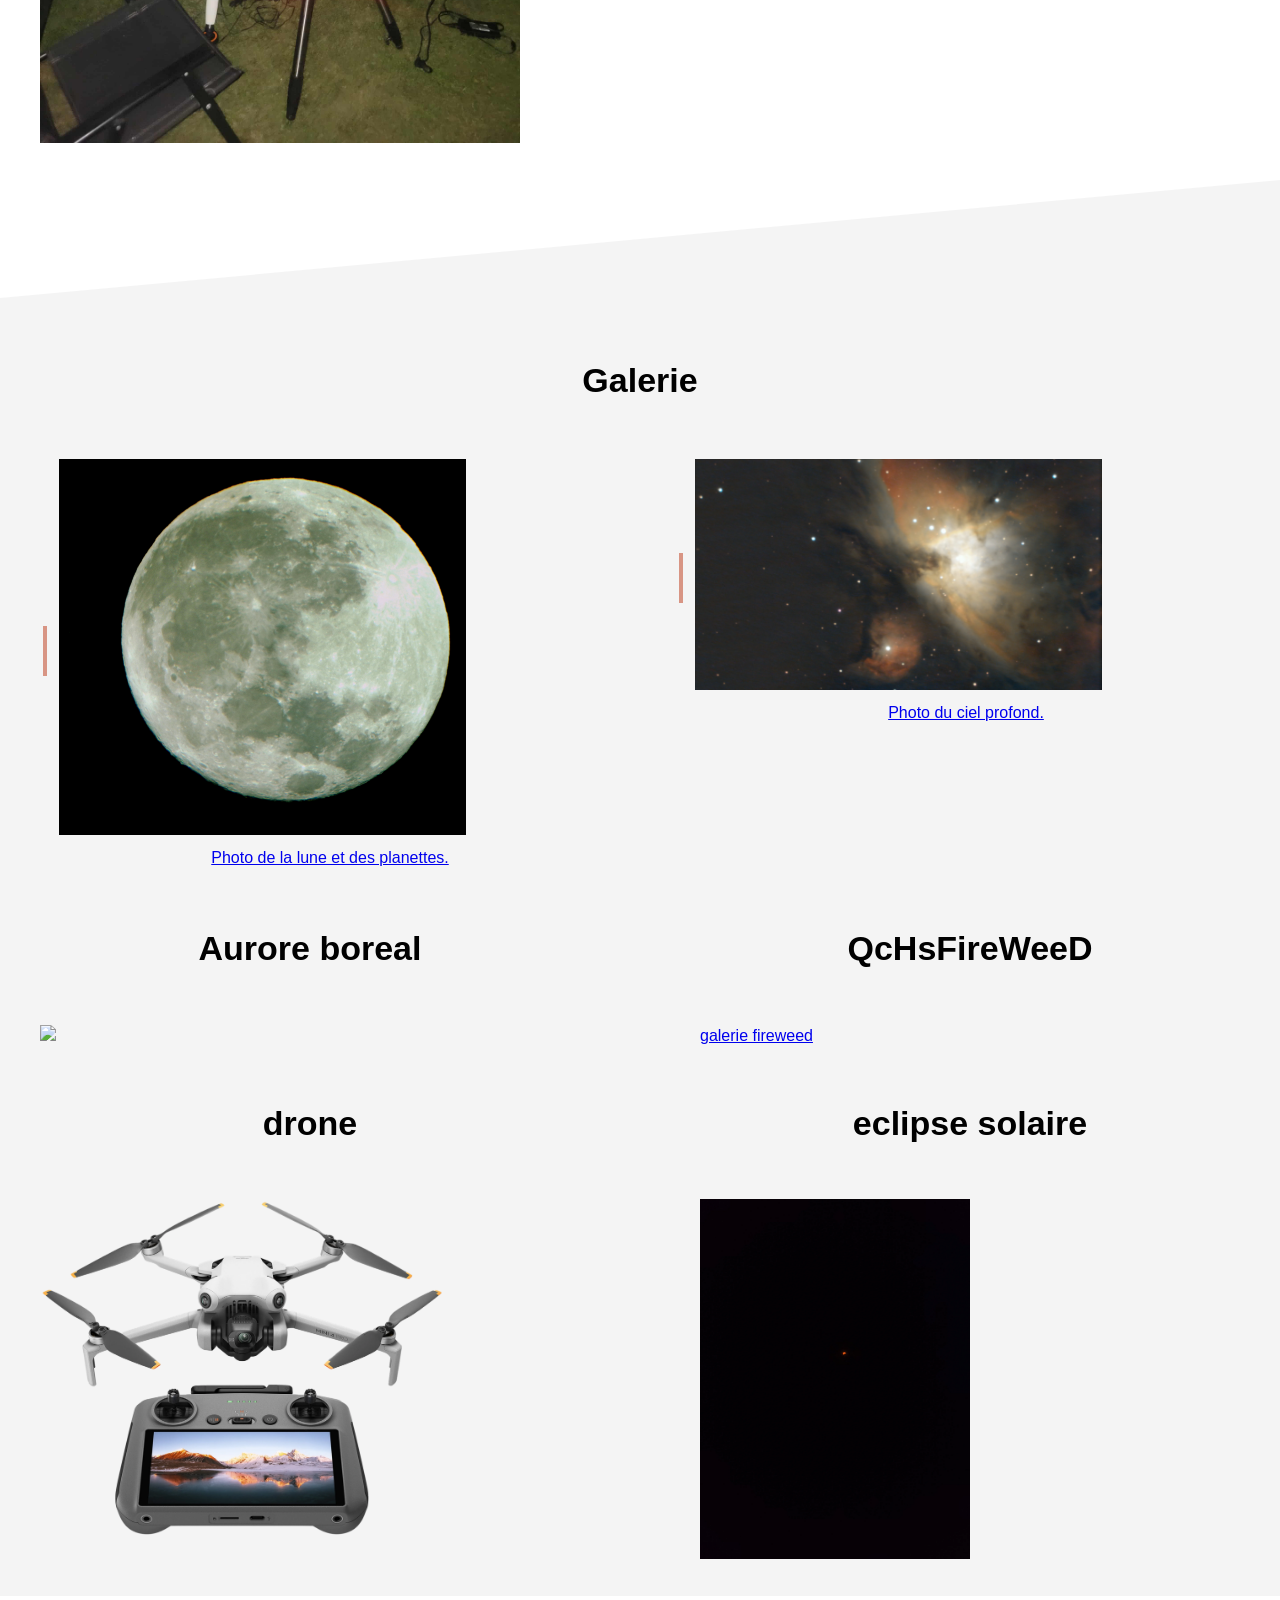
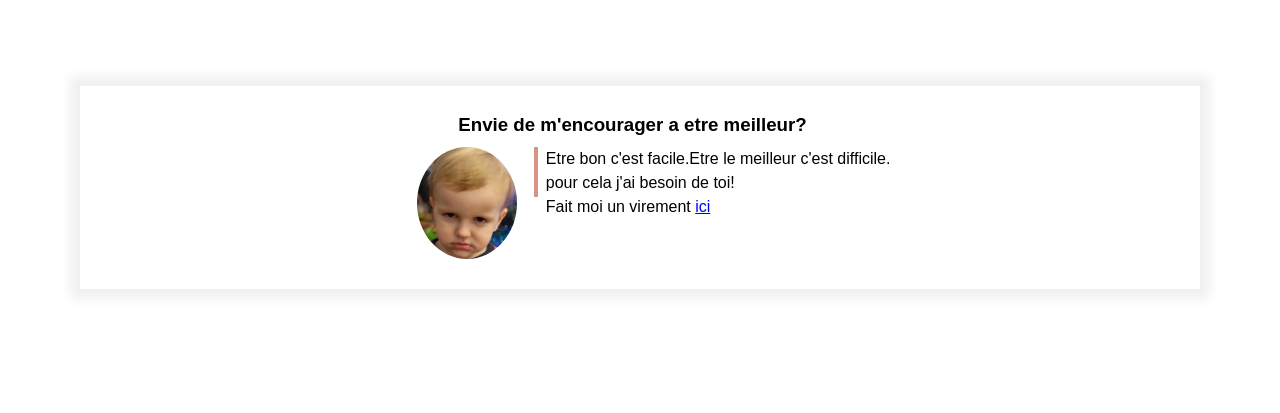
==== commit b7ecb091: "retrait photo fireweed" ====
--- a/index.html
+++ b/index.html
@@ -90,7 +90,7 @@
 
                     <h2>QcHsFireWeeD</h2>
 
-                    <a href="galerie fireweed.html" target="_blank"> <img src="PHOTO-SITE-ASTRO/profile gab.webp"></a>
+                    <a href="galerie fireweed.html" target="_blank">galerie fireweed</a>
 
                 </div>
 
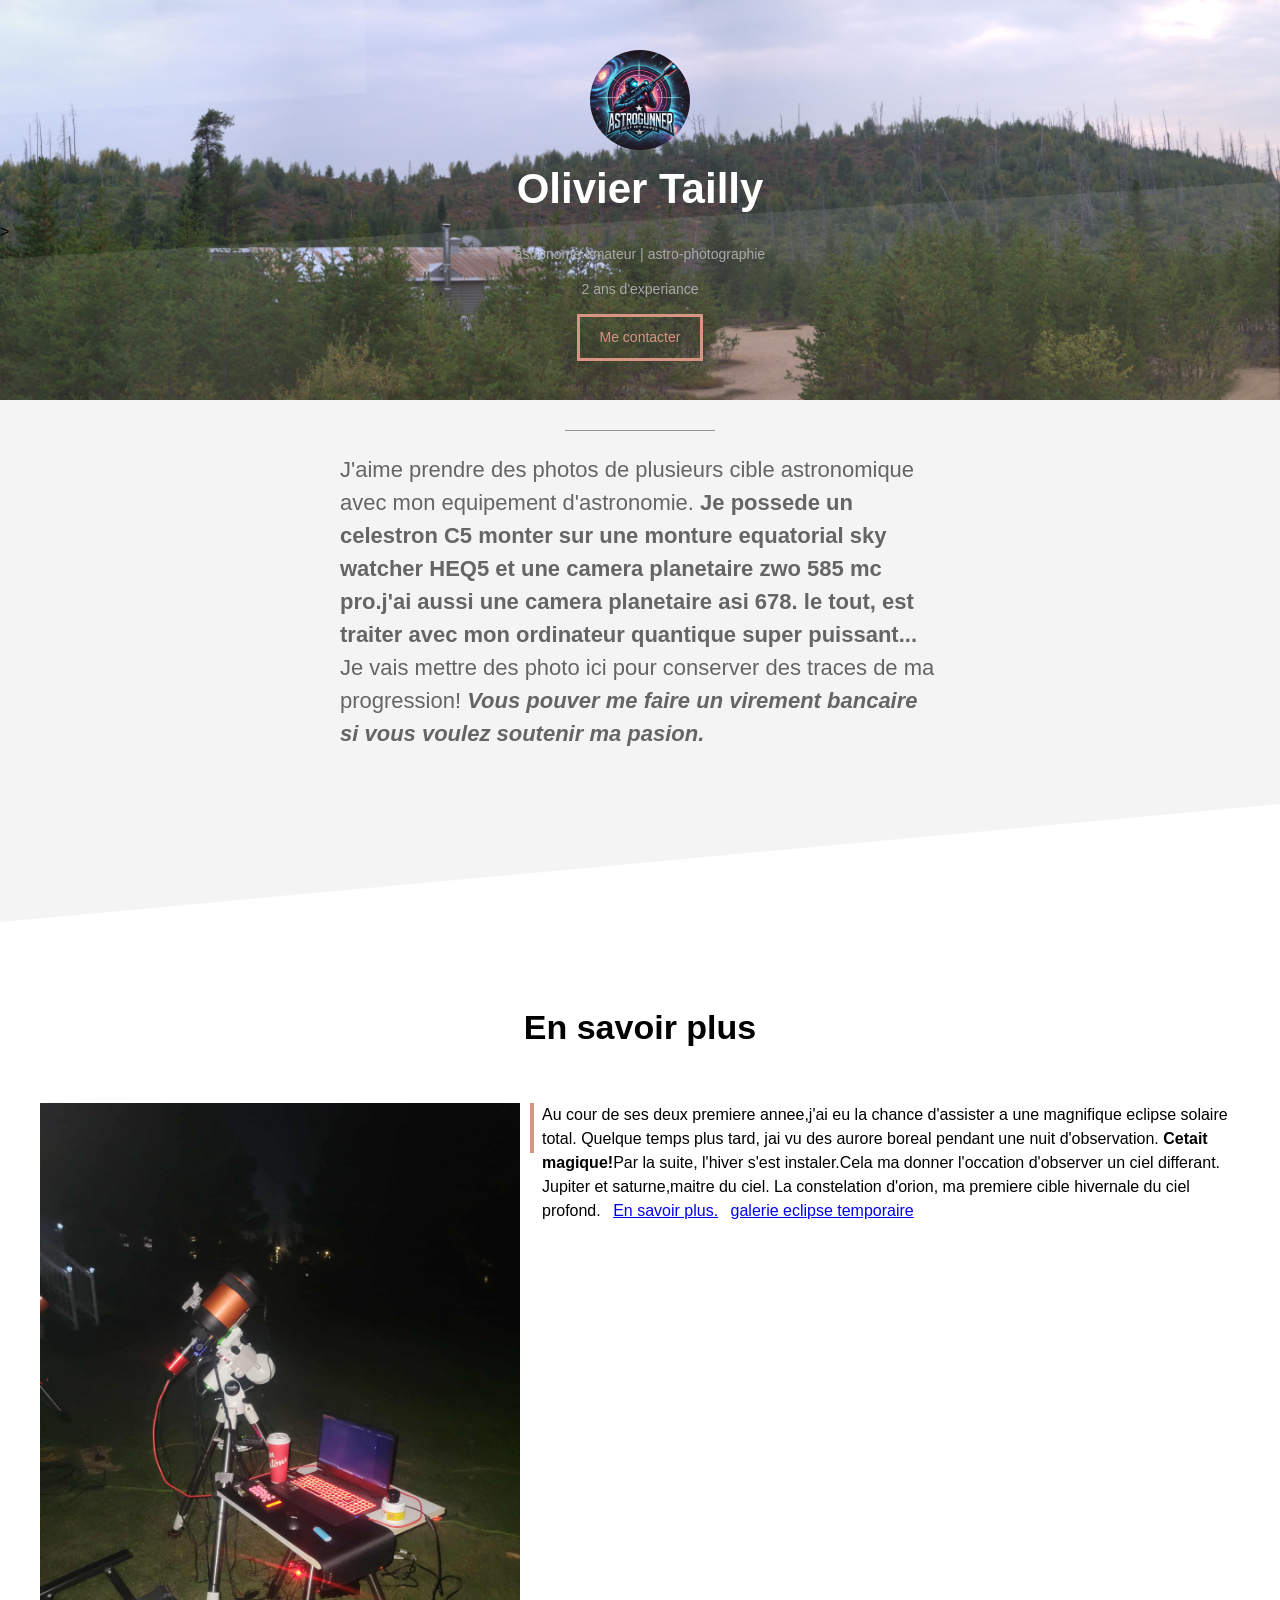
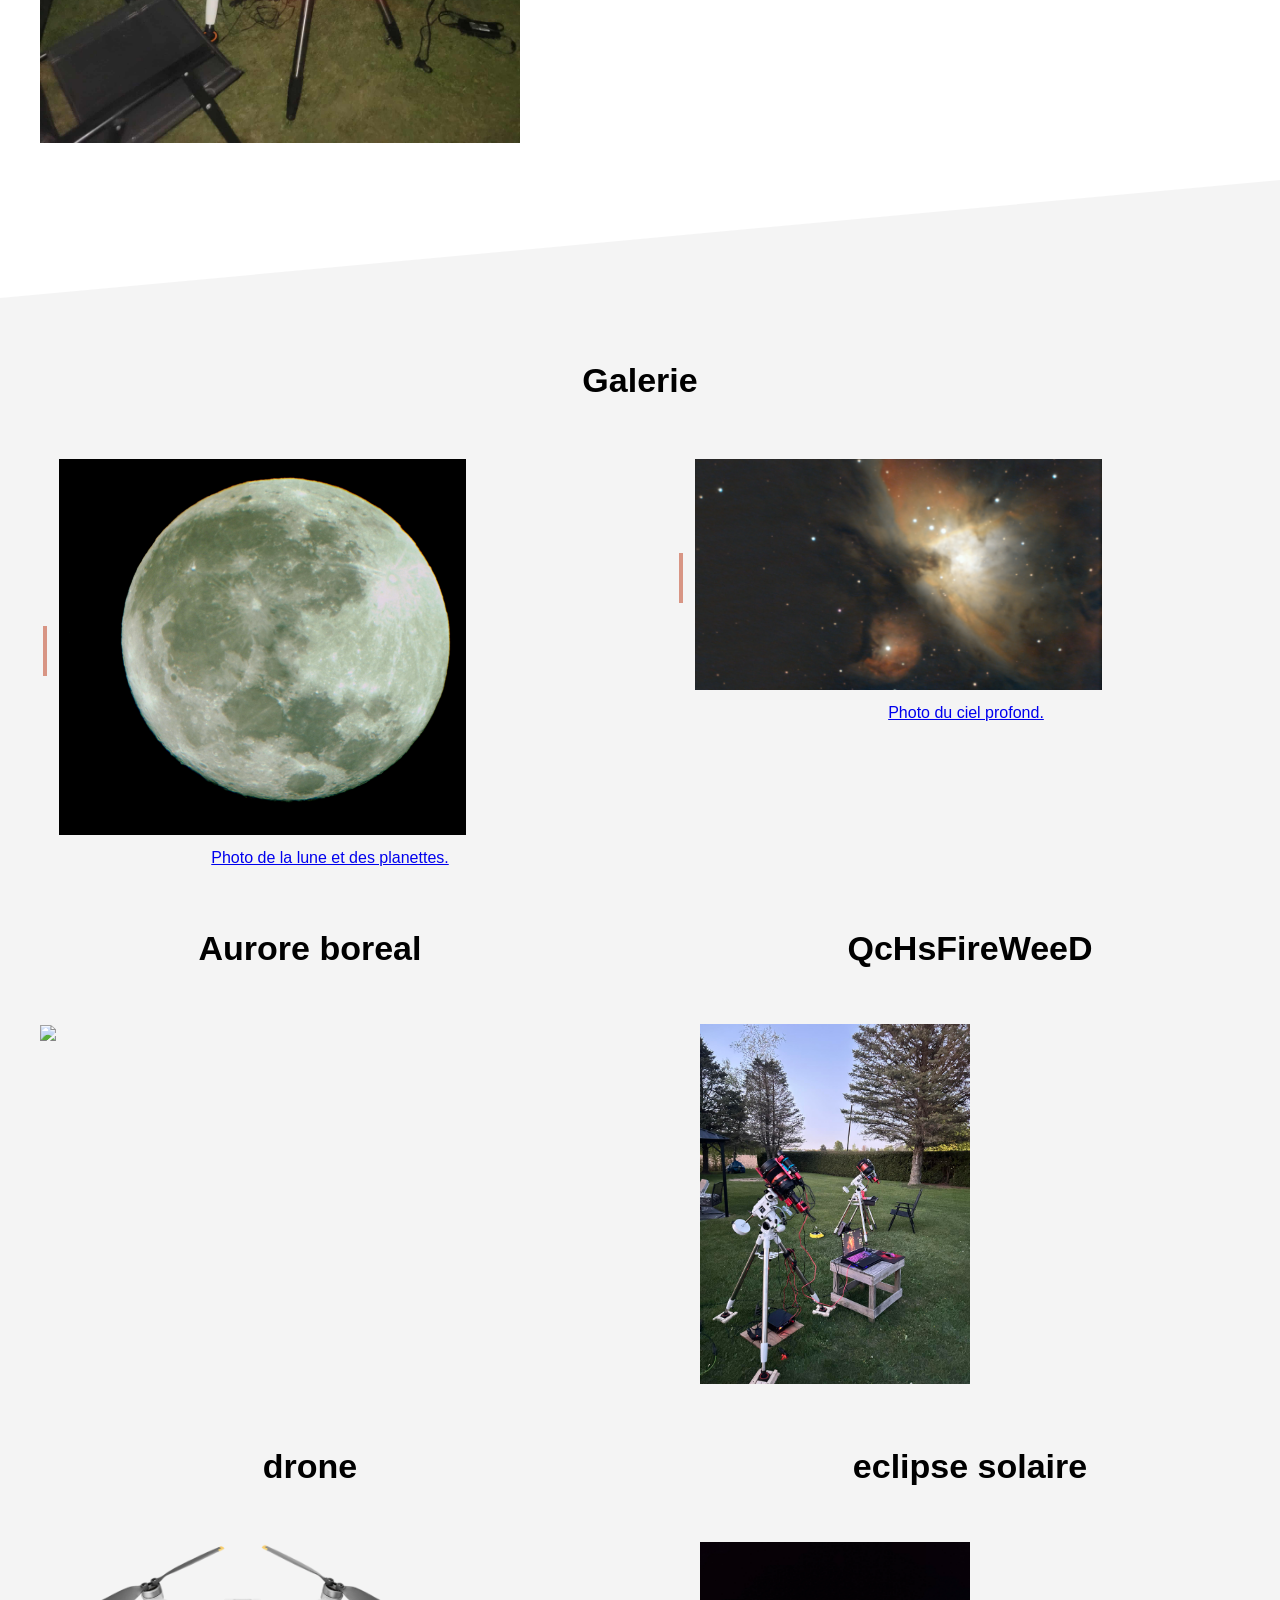
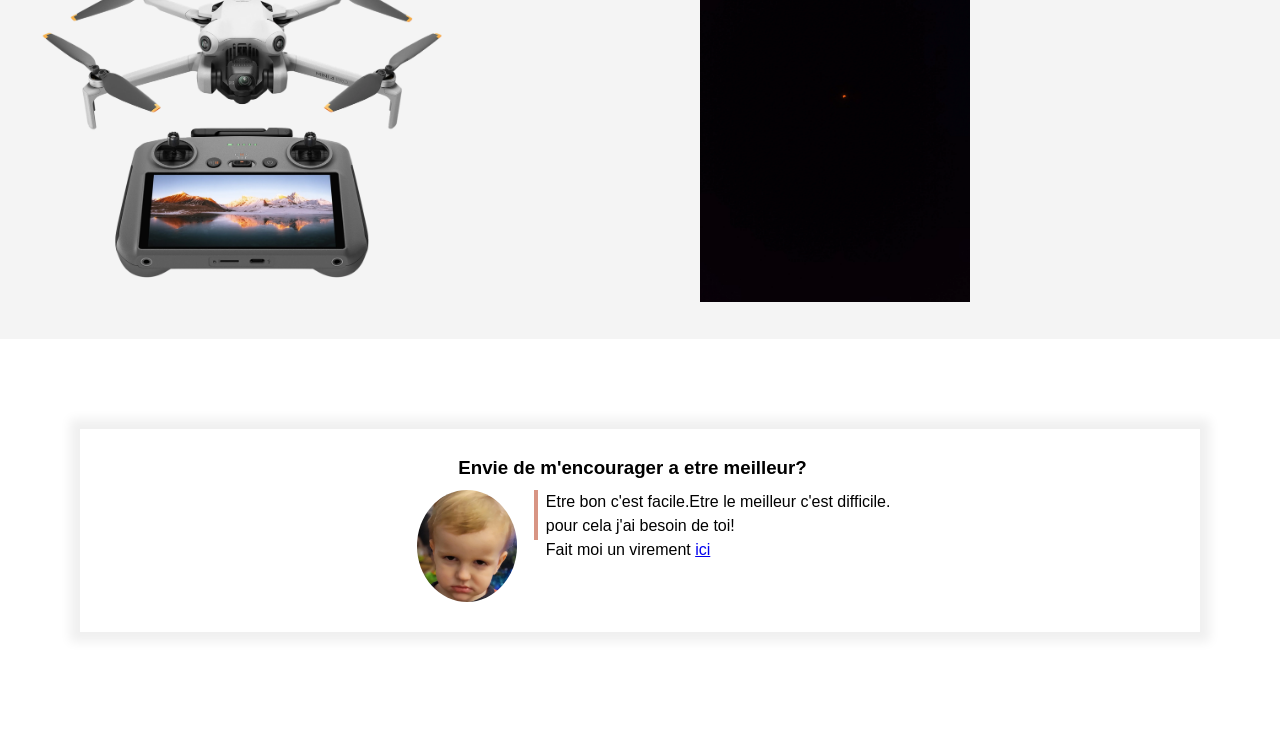
==== commit 2ca9ea3c: "a" ====
--- a/index.html
+++ b/index.html
@@ -90,7 +90,7 @@
 
                     <h2>QcHsFireWeeD</h2>
 
-                    <a href="galerie fireweed.html" target="_blank">galerie fireweed</a>
+                    <a href="galerie fireweed.html" target="_blank"><img style="width: 50%;" src="PHOTO-SITE-ASTRO/set up 1.jpg"></a>
 
                 </div>
 
